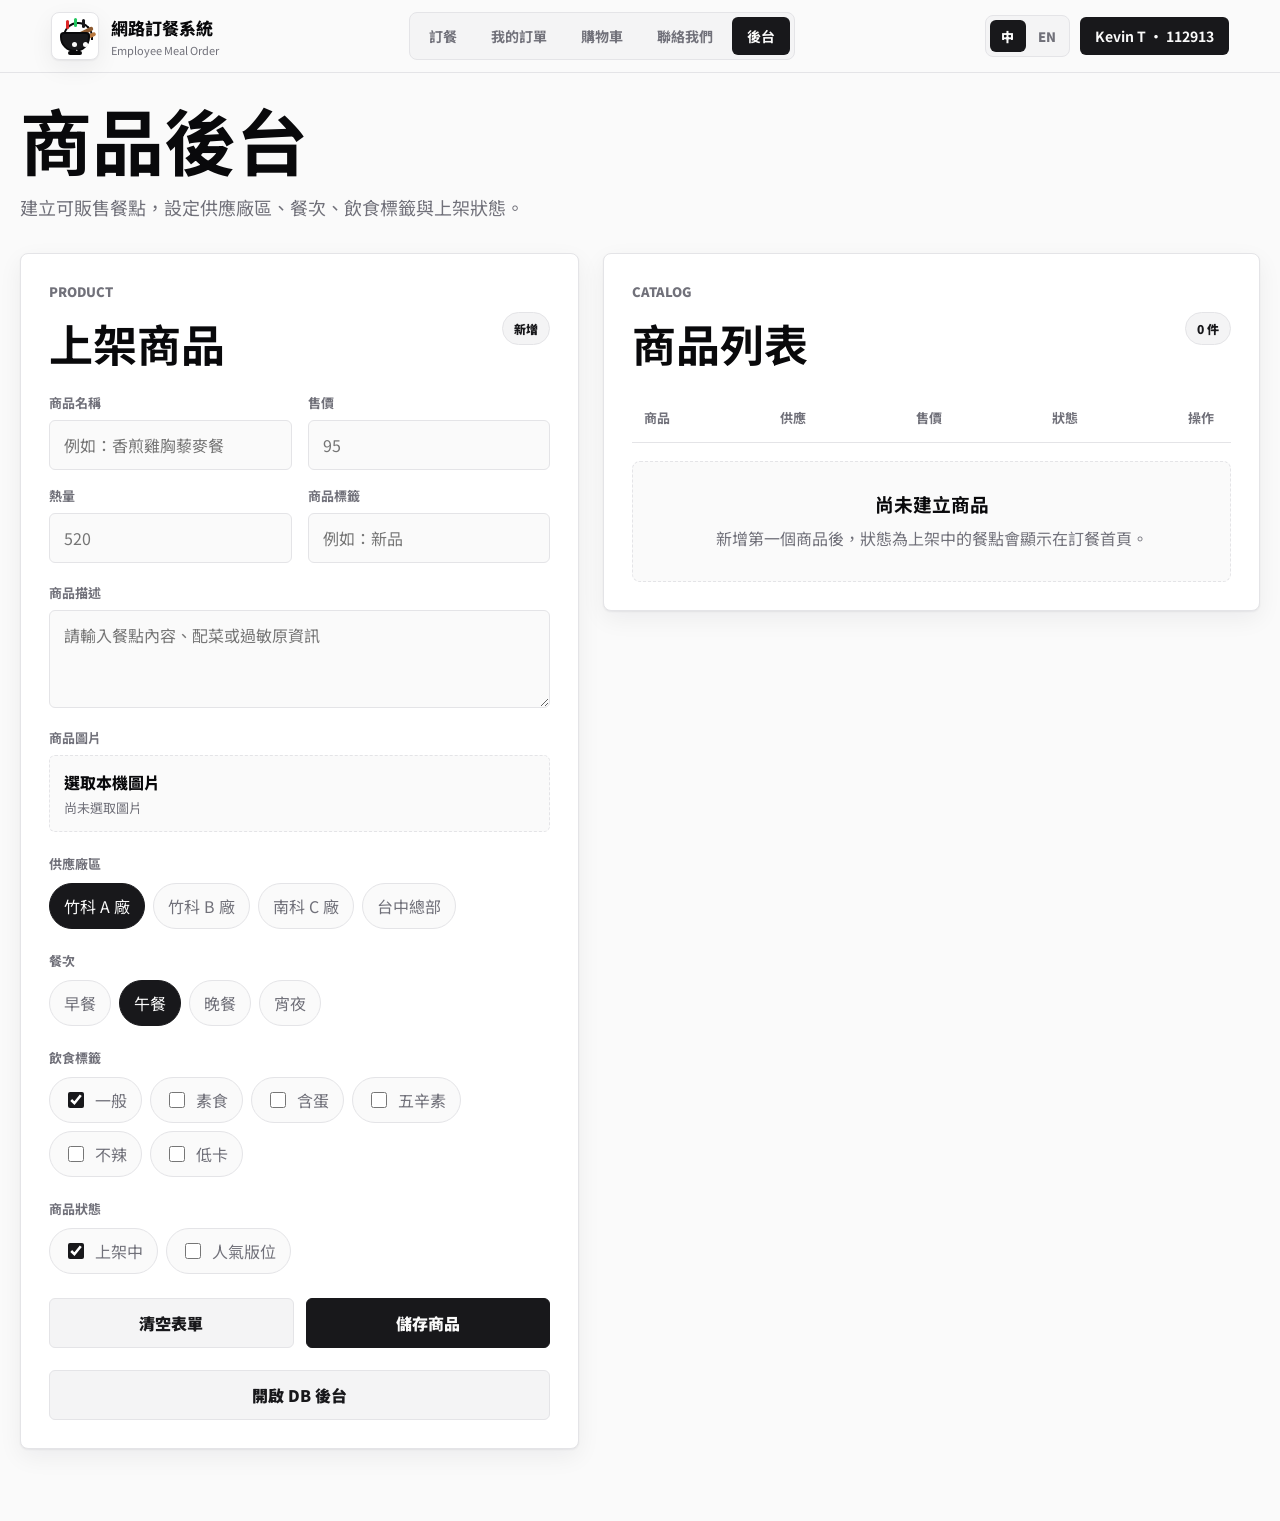
==== admin.html @ 267a1765 "Add product image crop selection" ====
<!DOCTYPE html>
<html lang="zh-Hant">
<head>
  <meta charset="UTF-8">
  <meta name="viewport" content="width=device-width, initial-scale=1.0">
  <title>商品後台 | 網路訂餐系統</title>
  <link rel="preconnect" href="https://fonts.googleapis.com">
  <link rel="preconnect" href="https://fonts.gstatic.com" crossorigin>
  <link href="https://fonts.googleapis.com/css2?family=Noto+Sans+TC:wght@400;500;700;900&display=swap" rel="stylesheet">
  <link rel="stylesheet" href="styles.css">
  <script src="i18n.js" defer></script>
  <script src="product-db.js" defer></script>
  <script src="admin.js" defer></script>
</head>
<body>
  <header class="topbar">
    <a class="brand" href="index.html">
      <span class="brand-mark" aria-hidden="true">
        <span class="logo-steam"></span>
        <span class="logo-chopstick"></span>
        <span class="logo-bowl">
          <span class="logo-face"></span>
        </span>
      </span>
      <span>
        <strong>網路訂餐系統</strong>
        <small>Employee Meal Order</small>
      </span>
    </a>
    <nav class="main-nav" aria-label="主要導覽">
      <a href="index.html">訂餐</a>
      <a href="orders.html">我的訂單</a>
      <a href="cart.html">購物車</a>
      <a href="contact.html">聯絡我們</a>
      <a class="active" href="admin.html">後台</a>
    </nav>
    <div class="top-actions">
      <nav class="language-switch" aria-label="語系切換">
        <a class="active" href="admin.html" lang="zh-Hant">中</a>
        <a href="admin.html?lang=en" lang="en">EN</a>
      </nav>
      <a class="profile-pill" href="cart.html">Kevin T · 112913</a>
    </div>
  </header>

  <main class="admin-main">
    <section class="page-title">
      <h1>商品後台</h1>
      <p>建立可販售餐點，設定供應廠區、餐次、飲食標籤與上架狀態。</p>
    </section>

    <section class="admin-page">
      <form class="admin-card" id="product-form">
        <div class="section-heading compact">
          <div>
            <p class="eyebrow">Product</p>
            <h2>上架商品</h2>
          </div>
          <span class="status-dot" id="form-mode">新增</span>
        </div>

        <input id="product-id" type="hidden">

        <div class="field-grid">
          <label class="field">
            <span>商品名稱</span>
            <input id="product-name" type="text" required placeholder="例如：香煎雞胸藜麥餐">
          </label>
          <label class="field">
            <span>售價</span>
            <input id="product-price" type="number" min="0" step="1" required placeholder="95">
          </label>
          <label class="field">
            <span>熱量</span>
            <input id="product-calories" type="number" min="0" step="1" required placeholder="520">
          </label>
          <label class="field">
            <span>商品標籤</span>
            <input id="product-tag" type="text" required placeholder="例如：新品">
          </label>
        </div>

        <label class="field note-field">
          <span>商品描述</span>
          <textarea id="product-description" rows="3" required placeholder="請輸入餐點內容、配菜或過敏原資訊"></textarea>
        </label>

        <div class="field note-field">
          <span>商品圖片</span>
          <label class="upload-field" for="product-image-file">
            <input id="product-image-file" type="file" accept="image/*">
            <strong>選取本機圖片</strong>
            <small id="upload-file-name">尚未選取圖片</small>
          </label>
          <input id="product-image-data" type="hidden">
          <div class="image-cropper" id="image-cropper" hidden>
            <div class="crop-stage" id="crop-stage">
              <img id="crop-image" alt="商品圖片裁切">
              <div class="crop-box" id="crop-box" aria-label="拖曳調整訂餐列表顯示範圍"></div>
            </div>
            <small>拖曳框線選擇訂餐列表會顯示的範圍。</small>
          </div>
          <div class="upload-preview" id="image-preview" hidden></div>
        </div>

        <div class="admin-options">
          <div class="choice-block">
            <span class="choice-label">供應廠區</span>
            <div class="chip-row">
              <input id="admin-site-a" name="site" type="radio" value="site-a" checked>
              <label for="admin-site-a">竹科 A 廠</label>
              <input id="admin-site-b" name="site" type="radio" value="site-b">
              <label for="admin-site-b">竹科 B 廠</label>
              <input id="admin-site-south" name="site" type="radio" value="site-south">
              <label for="admin-site-south">南科 C 廠</label>
              <input id="admin-site-taichung" name="site" type="radio" value="site-taichung">
              <label for="admin-site-taichung">台中總部</label>
            </div>
          </div>

          <div class="choice-block">
            <span class="choice-label">餐次</span>
            <div class="segmented">
              <input id="admin-breakfast" name="meal" type="radio" value="meal-breakfast">
              <label for="admin-breakfast">早餐</label>
              <input id="admin-lunch" name="meal" type="radio" value="meal-lunch" checked>
              <label for="admin-lunch">午餐</label>
              <input id="admin-dinner" name="meal" type="radio" value="meal-dinner">
              <label for="admin-dinner">晚餐</label>
              <input id="admin-night" name="meal" type="radio" value="meal-night">
              <label for="admin-night">宵夜</label>
            </div>
          </div>

          <div class="choice-block">
            <span class="choice-label">飲食標籤</span>
            <div class="admin-checks">
              <label><input name="diet" type="checkbox" value="diet-normal" checked> 一般</label>
              <label><input name="diet" type="checkbox" value="diet-vegan"> 素食</label>
              <label><input name="diet" type="checkbox" value="diet-egg"> 含蛋</label>
              <label><input name="diet" type="checkbox" value="diet-five-pungent"> 五辛素</label>
              <label><input name="diet" type="checkbox" value="diet-no-spicy"> 不辣</label>
              <label><input name="diet" type="checkbox" value="diet-low"> 低卡</label>
            </div>
          </div>

          <div class="choice-block">
            <span class="choice-label">商品狀態</span>
            <div class="admin-checks">
              <label><input id="product-active" type="checkbox" checked> 上架中</label>
              <label><input id="product-featured" type="checkbox"> 人氣版位</label>
            </div>
          </div>
        </div>

        <div class="action-row">
          <button class="secondary-button" id="reset-form" type="button">清空表單</button>
          <button class="button" type="submit">儲存商品</button>
        </div>
        <a class="secondary-button full" href="db-admin.html">開啟 DB 後台</a>
      </form>

      <section class="admin-card">
        <div class="section-heading compact">
          <div>
            <p class="eyebrow">Catalog</p>
            <h2>商品列表</h2>
          </div>
          <span class="cart-count" id="product-count">0 件</span>
        </div>

        <div class="admin-table-wrap">
          <table class="admin-table">
            <thead>
              <tr>
                <th>商品</th>
                <th>供應</th>
                <th>售價</th>
                <th>狀態</th>
                <th>操作</th>
              </tr>
            </thead>
            <tbody id="product-list"></tbody>
          </table>
        </div>

        <div class="empty-admin" id="empty-products">
          <h3>尚未建立商品</h3>
          <p>新增第一個商品後，狀態為上架中的餐點會顯示在訂餐首頁。</p>
        </div>
      </section>
    </section>
  </main>
</body>
</html>
---- styles.css ----
:root {
  --background: #fafafa;
  --foreground: #09090b;
  --card: #ffffff;
  --card-foreground: #09090b;
  --popover: #ffffff;
  --popover-foreground: #09090b;
  --primary: #18181b;
  --primary-foreground: #fafafa;
  --secondary: #f4f4f5;
  --secondary-foreground: #18181b;
  --muted-bg: #f4f4f5;
  --muted-foreground: #71717a;
  --accent: #f4f4f5;
  --accent-foreground: #18181b;
  --destructive: #dc2626;
  --destructive-foreground: #fafafa;
  --border: #e4e4e7;
  --input: #e4e4e7;
  --ring: #18181b;
  --radius: 8px;
  --success: #16a34a;
  --success-foreground: #f0fdf4;
  --warning: #f59e0b;
  --info: #2563eb;
  --ink: var(--foreground);
  --muted: var(--muted-foreground);
  --line: var(--border);
  --paper: var(--background);
  --panel: var(--card);
  --sage: #dcfce7;
  --mint: #22c55e;
  --green: var(--primary);
  --coral: var(--destructive);
  --amber: var(--warning);
  --blue: var(--info);
  --shadow: 0 1px 2px rgba(24, 24, 27, 0.06), 0 8px 24px rgba(24, 24, 27, 0.06);
}

* {
  box-sizing: border-box;
}

html {
  scroll-behavior: smooth;
}

body {
  margin: 0;
  min-width: 320px;
  color: var(--ink);
  font-family: "Noto Sans TC", system-ui, -apple-system, BlinkMacSystemFont, "Segoe UI", sans-serif;
  background: var(--background);
}

a {
  color: inherit;
  text-decoration: none;
}

button,
input,
select,
textarea {
  font: inherit;
}

.topbar {
  position: sticky;
  top: 0;
  z-index: 10;
  display: flex;
  align-items: center;
  justify-content: space-between;
  gap: 20px;
  min-height: 68px;
  padding: 12px clamp(18px, 4vw, 56px);
  background: var(--background);
  border-bottom: 1px solid var(--border);
}

.brand {
  display: inline-flex;
  align-items: center;
  gap: 12px;
  min-width: max-content;
}

.brand-mark {
  position: relative;
  display: inline-block;
  flex: 0 0 auto;
  width: 48px;
  height: 48px;
  overflow: hidden;
  background: var(--card);
  border: 1px solid var(--border);
  border-radius: var(--radius);
  box-shadow: var(--shadow);
}

.brand-mark::before {
  position: absolute;
  top: 9px;
  left: 11px;
  width: 26px;
  height: 16px;
  content: "";
  background:
    radial-gradient(circle at 28% 45%, var(--card) 0 4px, transparent 4.5px),
    radial-gradient(circle at 52% 28%, var(--card) 0 4px, transparent 4.5px),
    radial-gradient(circle at 72% 48%, var(--card) 0 4px, transparent 4.5px),
    var(--background);
  border: 2px solid var(--foreground);
  border-bottom: 0;
  border-radius: 999px 999px 8px 8px;
}

.logo-steam,
.logo-steam::before,
.logo-steam::after {
  position: absolute;
  top: 5px;
  width: 3px;
  height: 9px;
  content: "";
  background: var(--mint);
  border-radius: 999px;
}

.logo-steam {
  left: 22px;
}

.logo-steam::before {
  top: 2px;
  left: -8px;
  background: var(--destructive);
}

.logo-steam::after {
  top: 1px;
  left: 8px;
  background: var(--primary);
}

.logo-chopstick {
  position: absolute;
  top: 13px;
  right: 5px;
  width: 25px;
  height: 4px;
  background: #8e5b31;
  border-radius: 999px;
  transform: rotate(-26deg);
  transform-origin: right center;
}

.logo-chopstick::after {
  position: absolute;
  top: 6px;
  right: 0;
  width: 25px;
  height: 4px;
  content: "";
  background: #b8783f;
  border-radius: 999px;
}

.logo-bowl {
  position: absolute;
  right: 8px;
  bottom: 7px;
  left: 8px;
  height: 20px;
  background: var(--primary);
  border: 2px solid var(--foreground);
  border-radius: 4px 4px 16px 16px;
}

.logo-bowl::after {
  position: absolute;
  right: 6px;
  bottom: -5px;
  left: 6px;
  height: 4px;
  content: "";
  background: var(--foreground);
  border-radius: 999px;
}

.logo-face {
  position: absolute;
  top: 8px;
  left: 10px;
  width: 5px;
  height: 5px;
  background: var(--primary-foreground);
  border-radius: 50%;
  box-shadow: 11px 0 0 var(--primary-foreground);
}

.logo-face::after {
  position: absolute;
  top: 4px;
  left: 4px;
  width: 8px;
  height: 5px;
  content: "";
  border-bottom: 2px solid var(--primary-foreground);
  border-radius: 0 0 999px 999px;
}

.brand strong,
.brand small {
  display: block;
}

.brand strong {
  font-size: 17px;
  font-weight: 800;
  letter-spacing: 0;
}

.brand small {
  margin-top: 2px;
  color: var(--muted);
  font-size: 11px;
}

.main-nav {
  display: flex;
  align-items: center;
  justify-content: center;
  gap: 4px;
  padding: 4px;
  background: var(--muted-bg);
  border: 1px solid var(--border);
  border-radius: var(--radius);
}

.top-actions {
  display: inline-flex;
  align-items: center;
  gap: 10px;
  min-width: max-content;
}

.language-switch {
  display: inline-flex;
  align-items: center;
  gap: 3px;
  padding: 4px;
  background: var(--muted-bg);
  border: 1px solid var(--border);
  border-radius: var(--radius);
}

.language-switch a {
  display: inline-grid;
  min-width: 36px;
  min-height: 32px;
  place-items: center;
  padding: 6px 9px;
  color: var(--muted-foreground);
  font-size: 13px;
  font-weight: 900;
  border-radius: calc(var(--radius) - 2px);
}

.language-switch a:hover,
.language-switch a.active {
  color: var(--primary-foreground);
  background: var(--primary);
}

.main-nav a,
.profile-pill {
  display: inline-flex;
  align-items: center;
  gap: 8px;
  min-height: 38px;
  padding: 9px 15px;
  color: var(--muted-foreground);
  font-size: 14px;
  font-weight: 700;
  border-radius: calc(var(--radius) - 2px);
}

.main-nav a:hover,
.main-nav a.active,
.profile-pill {
  background: var(--primary);
  color: var(--primary-foreground);
}

.nav-badge {
  display: inline-grid;
  min-width: 22px;
  height: 22px;
  place-items: center;
  padding: 0 6px;
  color: var(--primary-foreground);
  font-size: 12px;
  font-weight: 900;
  line-height: 1;
  background: var(--destructive);
  border-radius: 999px;
}

.main-nav a:hover .nav-badge,
.main-nav a.active .nav-badge {
  color: var(--primary);
  background: var(--background);
}

main {
  width: min(1180px, calc(100% - 32px));
  margin: 0 auto;
  padding: 30px 0 72px;
}

.admin-main {
  width: min(1480px, calc(100% - 40px));
}

.hero {
  display: grid;
  grid-template-columns: minmax(0, 0.86fr) minmax(420px, 1fr);
  gap: 32px;
  align-items: stretch;
  min-height: 470px;
  transition: min-height 180ms ease, gap 180ms ease;
}

.hero-copy {
  position: relative;
  overflow: hidden;
  display: flex;
  flex-direction: column;
  justify-content: flex-end;
  min-height: 430px;
  padding: clamp(26px, 4vw, 44px);
  color: var(--primary-foreground);
  background:
    linear-gradient(180deg, rgba(9, 9, 11, 0.08), rgba(9, 9, 11, 0.72)),
    url("https://images.unsplash.com/photo-1543353071-10c8ba85a904?auto=format&fit=crop&w=1400&q=80") center / cover;
  border: 1px solid var(--border);
  border-radius: var(--radius);
  box-shadow: var(--shadow);
}

.hero-copy::before {
  content: "";
  position: absolute;
  inset: 20px;
  border: 1px solid rgba(255, 255, 255, 0.22);
  border-radius: 6px;
  pointer-events: none;
}

.eyebrow {
  margin: 0 0 10px;
  color: var(--muted-foreground);
  font-size: 13px;
  font-weight: 900;
  text-transform: uppercase;
}

.hero .eyebrow {
  position: relative;
  color: rgba(255, 255, 255, 0.96);
  font-weight: 100;
}

.hero h1 {
  position: relative;
  max-width: 640px;
  margin: 0;
  font-size: clamp(38px, 6vw, 68px);
  line-height: 0.95;
  letter-spacing: 0;
}

.hero-text {
  position: relative;
  max-width: 480px;
  margin: 16px 0 0;
  color: rgba(255, 255, 255, 0.86);
  font-size: 18px;
  line-height: 1.8;
}

.order-panel {
  transition: opacity 180ms ease, transform 180ms ease, box-shadow 180ms ease;
}

body:not(.filters-condensed) .order-panel {
  transform: translateY(0);
}

.filters-condensed .order-panel {
  position: fixed;
  top: var(--sticky-filter-top, 80px);
  left: 0;
  z-index: 20;
  display: grid;
  grid-template-columns: repeat(5, minmax(0, 1fr));
  align-items: start;
  gap: 10px;
  width: 100%;
  max-height: calc(100vh - var(--sticky-filter-top, 80px) - 16px);
  padding: 12px max(16px, calc((100vw - 1180px) / 2));
  overflow-y: auto;
  background: #f4f4f5;
  border-color: #e4e4e7;
  border-right: 0;
  border-left: 0;
  border-radius: 0;
  box-shadow: 0 10px 24px rgba(24, 24, 27, 0.08);
  transform: translateY(0);
  animation: sticky-filter-in 180ms ease both;
}

@keyframes sticky-filter-in {
  from {
    opacity: 0;
    transform: translateY(-8px);
  }

  to {
    opacity: 1;
    transform: translateY(0);
  }
}

.filters-condensed .hero {
  min-height: auto;
}

.filters-condensed .panel-header {
  display: none;
}

.filters-condensed .field-grid {
  display: contents;
}

.filters-condensed .field {
  gap: 4px;
  min-width: 0;
}

.filters-condensed .field span,
.filters-condensed .choice-label {
  font-size: 11px;
}

.filters-condensed .field input,
.filters-condensed .field select {
  width: 100%;
  min-height: 38px;
  padding-top: 8px;
  padding-bottom: 8px;
}

.filters-condensed .choice-block {
  gap: 6px;
  margin-top: 0;
}

.filters-condensed .order-panel > .choice-block {
  display: grid;
  grid-template-columns: 1fr;
  align-items: start;
  justify-content: stretch;
  min-width: 0;
}

.filters-condensed .choice-label {
  white-space: nowrap;
}

.filters-condensed .segmented,
.filters-condensed .chip-row {
  gap: 6px;
}

.filters-condensed .segmented input:not(:checked) + label,
.filters-condensed .chip-row input:not(:checked) + label {
  display: none;
}

.filters-condensed .segmented label,
.filters-condensed .chip-row label {
  width: 100%;
  min-height: 34px;
  padding: 7px 10px;
  font-size: 13px;
  text-align: center;
}

.filters-condensed .menu-section {
  padding-top: var(--condensed-filter-offset, 0);
}

.order-panel,
.cart-card,
.checkout-card,
.admin-card {
  padding: clamp(20px, 3vw, 28px);
  background: var(--card);
  border: 1px solid var(--border);
  border-radius: var(--radius);
  box-shadow: var(--shadow);
}

.panel-header,
.section-heading,
.meal-meta,
.meal-footer,
.cart-item,
.price-list div,
.pickup-summary div {
  display: flex;
  align-items: center;
  justify-content: space-between;
  gap: 16px;
}

.panel-header {
  margin-bottom: 24px;
  padding-bottom: 18px;
  border-bottom: 1px solid var(--line);
}

.panel-header span {
  font-size: 22px;
  font-weight: 900;
}

.panel-header strong,
.cart-count,
.status-dot {
  padding: 7px 11px;
  color: var(--secondary-foreground);
  font-size: 12px;
  font-weight: 900;
  background: var(--secondary);
  border: 1px solid var(--border);
  border-radius: 999px;
}

.field-grid {
  display: grid;
  grid-template-columns: repeat(2, minmax(0, 1fr));
  gap: 16px;
}

.field {
  display: grid;
  gap: 8px;
}

.field span,
.choice-label,
.sort-control span,
.pickup-summary span {
  color: var(--muted);
  font-size: 13px;
  font-weight: 700;
}

.field input,
.field textarea,
.sort-control select {
  width: 100%;
  min-height: 48px;
  padding: 12px 14px;
  color: var(--ink);
  background: var(--background);
  border: 1px solid var(--input);
  border-radius: calc(var(--radius) - 2px);
  outline: none;
}

.field select,
.sort-control select {
  appearance: none;
  width: 100%;
  min-height: 48px;
  padding: 12px 42px 12px 14px;
  color: var(--ink);
  background:
    url("data:image/svg+xml,%3Csvg xmlns='http://www.w3.org/2000/svg' width='18' height='18' viewBox='0 0 24 24' fill='none' stroke='%2371717a' stroke-width='2.4' stroke-linecap='round' stroke-linejoin='round'%3E%3Cpath d='m6 9 6 6 6-6'/%3E%3C/svg%3E") right 14px center / 18px no-repeat,
    var(--background);
  border: 1px solid var(--input);
  border-radius: calc(var(--radius) - 2px);
  outline: none;
}

.field textarea {
  resize: vertical;
}

.field input:focus,
.field select:focus,
.field textarea:focus,
.sort-control select:focus {
  border-color: var(--ring);
  box-shadow: 0 0 0 3px rgba(24, 24, 27, 0.12);
}

.choice-block {
  display: grid;
  gap: 10px;
  margin-top: 22px;
}

.segmented,
.chip-row {
  display: flex;
  flex-wrap: wrap;
  gap: 8px;
}

.segmented input,
.chip-row input {
  position: absolute;
  inline-size: 1px;
  block-size: 1px;
  opacity: 0;
}

.segmented label,
.chip-row label {
  min-height: 42px;
  padding: 10px 14px;
  color: var(--muted-foreground);
  background: var(--background);
  border: 1px solid var(--border);
  border-radius: 999px;
  cursor: pointer;
}

.segmented label,
.chip-row label {
  font-weight: 400;
}

.segmented input:checked + label,
.chip-row input:checked + label {
  color: var(--primary-foreground);
  background: var(--primary);
  border-color: var(--primary);
}

.meal-body p,
.cart-item p {
  margin: 8px 0 0;
  color: var(--muted);
  line-height: 1.6;
}

.section-heading {
  margin-bottom: 22px;
}

.menu-section {
  margin-top: 24px;
}

.section-heading.compact {
  margin-bottom: 18px;
}

.section-heading h2 {
  margin: 0;
  font-size: clamp(28px, 4vw, 44px);
  letter-spacing: 0;
}

.sort-control {
  display: grid;
  gap: 8px;
  width: min(220px, 100%);
}

.result-hint {
  margin: -8px 0 22px;
  color: var(--muted);
  font-weight: 700;
}

.menu-grid {
  display: grid;
  grid-template-columns: repeat(4, minmax(0, 1fr));
  gap: 18px;
  padding: 2px 0 10px;
}

body:has(#site-b:checked) .meal-card:not(.site-b),
body:has(#site-south:checked) .meal-card:not(.site-south),
body:has(#site-taichung:checked) .meal-card:not(.site-taichung),
body:has(#site-a:checked) .meal-card:not(.site-a),
body:has(#breakfast:checked) .meal-card:not(.meal-breakfast),
body:has(#lunch:checked) .meal-card:not(.meal-lunch),
body:has(#dinner:checked) .meal-card:not(.meal-dinner),
body:has(#night:checked) .meal-card:not(.meal-night),
body:has(#normal:checked) .meal-card:not(.diet-normal),
body:has(#vegan:checked) .meal-card:not(.diet-vegan),
body:has(#egg:checked) .meal-card:not(.diet-egg),
body:has(#five-pungent:checked) .meal-card:not(.diet-five-pungent),
body:has(#no-spicy:checked) .meal-card:not(.diet-no-spicy),
body:has(#low-cal:checked) .meal-card:not(.diet-low) {
  display: none;
}

.empty-state {
  display: none;
  grid-column: 1 / -1;
  min-height: 320px;
  place-items: center;
  padding: 42px 24px;
  text-align: center;
  background: var(--card);
  border: 1px dashed var(--border);
  border-radius: var(--radius);
}

body:has(#site-south:checked):has(#breakfast:checked):has(#vegan:checked) .empty-state,
body:has(#site-south:checked):has(#breakfast:checked):has(#low-cal:checked) .empty-state,
body:has(#site-south:checked):has(#dinner:checked):has(#vegan:checked) .empty-state,
body:has(#site-south:checked):has(#dinner:checked):has(#low-cal:checked) .empty-state,
body:has(#site-taichung:checked):has(#lunch:checked):has(#vegan:checked) .empty-state,
body:has(#site-taichung:checked):has(#lunch:checked):has(#low-cal:checked) .empty-state {
  display: grid;
}

.empty-illustration {
  position: relative;
  width: 150px;
  height: 116px;
  margin-bottom: 20px;
}

.empty-cloche {
  position: absolute;
  left: 26px;
  bottom: 30px;
  width: 98px;
  height: 58px;
  background: linear-gradient(135deg, var(--background), var(--secondary));
  border: 3px solid var(--primary);
  border-bottom: 0;
  border-radius: 98px 98px 0 0;
  box-shadow: var(--shadow);
}

.empty-cloche::before {
  content: "";
  position: absolute;
  top: -18px;
  left: 50%;
  width: 22px;
  height: 22px;
  background: var(--destructive);
  border: 3px solid var(--primary);
  border-radius: 50%;
  transform: translateX(-50%);
}

.empty-cloche::after {
  content: "";
  position: absolute;
  top: 18px;
  left: 22px;
  width: 32px;
  height: 6px;
  background: rgba(255, 255, 255, 0.82);
  border-radius: 999px;
}

.empty-plate {
  position: absolute;
  left: 10px;
  bottom: 18px;
  width: 130px;
  height: 18px;
  background: var(--card);
  border: 3px solid var(--primary);
  border-radius: 999px;
}

.empty-plate::after {
  content: "";
  position: absolute;
  left: 22px;
  right: 22px;
  bottom: -18px;
  height: 8px;
  background: rgba(24, 24, 27, 0.12);
  border-radius: 999px;
  filter: blur(2px);
}

.empty-state h3 {
  margin: 0;
  font-size: 24px;
}

.empty-state p {
  max-width: 420px;
  margin: 10px auto 0;
  color: var(--muted);
  line-height: 1.7;
}

.meal-card {
  overflow: hidden;
  display: flex;
  flex-direction: column;
  background: var(--panel);
  border: 1px solid var(--border);
  border-radius: var(--radius);
  box-shadow: var(--shadow);
}

.meal-card.featured {
  grid-column: span 2;
}

.meal-photo {
  min-height: 190px;
  background-size: cover;
  background-position: center;
}

.bowl-one {
  background-image: url("https://images.unsplash.com/photo-1604908176997-125f25cc6f3d?auto=format&fit=crop&w=900&q=80");
}

.bowl-two {
  background-image: url("https://images.unsplash.com/photo-1512621776951-a57141f2eefd?auto=format&fit=crop&w=900&q=80");
}

.bowl-three {
  background-image: url("https://images.unsplash.com/photo-1505253716362-afaea1d3d1af?auto=format&fit=crop&w=900&q=80");
}

.bowl-four {
  background-image: url("https://images.unsplash.com/photo-1525755662778-989d0524087e?auto=format&fit=crop&w=900&q=80");
}

.bowl-five {
  background-image: url("https://images.unsplash.com/photo-1525351484163-7529414344d8?auto=format&fit=crop&w=900&q=80");
}

.bowl-six {
  background-image: url("https://images.unsplash.com/photo-1546069901-ba9599a7e63c?auto=format&fit=crop&w=900&q=80");
}

.bowl-seven {
  background-image: url("https://images.unsplash.com/photo-1540420773420-3366772f4999?auto=format&fit=crop&w=900&q=80");
}

.bowl-eight {
  background-image: url("https://images.unsplash.com/photo-1498654896293-37aacf113fd9?auto=format&fit=crop&w=900&q=80");
}

.bowl-nine {
  background-image: url("https://images.unsplash.com/photo-1598515214211-89d3c73ae83b?auto=format&fit=crop&w=900&q=80");
}

.bowl-ten {
  background-image: url("https://images.unsplash.com/photo-1517673400267-0251440c45dc?auto=format&fit=crop&w=900&q=80");
}

.bowl-eleven {
  background-image: url("https://images.unsplash.com/photo-1547592180-85f173990554?auto=format&fit=crop&w=900&q=80");
}

.bowl-twelve {
  background-image: url("https://images.unsplash.com/photo-1553909489-cd47e0907980?auto=format&fit=crop&w=900&q=80");
}

.bowl-thirteen {
  background-image: url("https://images.unsplash.com/photo-1551183053-bf91a1d81141?auto=format&fit=crop&w=900&q=80");
}

.bowl-fourteen {
  background-image: url("https://images.unsplash.com/photo-1505576399279-565b52d4ac71?auto=format&fit=crop&w=900&q=80");
}

.bowl-fifteen {
  background-image: url("https://images.unsplash.com/photo-1562158070-622a5bba5d3f?auto=format&fit=crop&w=900&q=80");
}

.bowl-sixteen {
  background-image: url("https://images.unsplash.com/photo-1603133872878-684f208fb84b?auto=format&fit=crop&w=900&q=80");
}

.bowl-seventeen {
  background-image: url("https://images.unsplash.com/photo-1484723091739-30a097e8f929?auto=format&fit=crop&w=900&q=80");
}

.bowl-eighteen {
  background-image: url("https://images.unsplash.com/photo-1625938144755-652e08e359b7?auto=format&fit=crop&w=900&q=80");
}

.bowl-nineteen {
  background-image: url("https://images.unsplash.com/photo-1476124369491-e7addf5db371?auto=format&fit=crop&w=900&q=80");
}

.bowl-twenty {
  background-image: url("https://images.unsplash.com/photo-1512058564366-18510be2db19?auto=format&fit=crop&w=900&q=80");
}

.bowl-twentyone {
  background-image: url("https://images.unsplash.com/photo-1525351484163-7529414344d8?auto=format&fit=crop&w=900&q=80");
}

.bowl-twentytwo {
  background-image: url("https://images.unsplash.com/photo-1546833999-b9f581a1996d?auto=format&fit=crop&w=900&q=80");
}

.bowl-twentythree {
  background-image: url("https://images.unsplash.com/photo-1519708227418-c8fd9a32b7a2?auto=format&fit=crop&w=900&q=80");
}

.meal-body {
  display: flex;
  flex: 1;
  flex-direction: column;
  padding: 18px;
}

.meal-meta span {
  padding: 6px 10px;
  color: var(--secondary-foreground);
  font-size: 12px;
  font-weight: 900;
  background: var(--secondary);
  border: 1px solid var(--border);
  border-radius: 999px;
}

.meal-meta small {
  color: var(--muted);
  font-weight: 800;
}

.meal-body h3 {
  margin: 16px 0 0;
  font-size: 21px;
  line-height: 1.3;
}

.meal-footer {
  margin-top: auto;
  padding-top: 18px;
}

.meal-footer strong {
  font-size: 22px;
}

.button,
.secondary-button,
.submit-button {
  display: inline-flex;
  align-items: center;
  justify-content: center;
  min-height: 44px;
  padding: 12px 16px;
  color: var(--primary-foreground);
  font-weight: 900;
  background: var(--primary);
  border: 1px solid var(--primary);
  border-radius: calc(var(--radius) - 2px);
  cursor: pointer;
}

.button:hover,
.secondary-button:hover,
.submit-button:hover {
  background: #27272a;
}

.secondary-button {
  color: var(--secondary-foreground);
  background: var(--secondary);
  border: 1px solid var(--border);
}

.secondary-button:hover {
  color: var(--secondary-foreground);
  background: #e4e4e7;
  border-color: #d4d4d8;
}

.secondary-button.full {
  width: 100%;
  margin-top: 22px;
}

.page-title {
  max-width: 760px;
  margin-bottom: 30px;
}

.page-title h1 {
  margin: 0;
  font-size: clamp(40px, 6vw, 72px);
  line-height: 1;
  letter-spacing: 0;
}

.page-title p:last-child {
  margin: 16px 0 0;
  color: var(--muted);
  font-size: 18px;
  line-height: 1.8;
}

.cart-page,
.checkout-page,
.orders-page,
.contact-page,
.admin-page {
  display: grid;
  grid-template-columns: minmax(340px, 0.9fr) minmax(0, 1.1fr);
  gap: 24px;
  align-items: start;
}

.checkout-page,
.contact-page {
  grid-template-columns: minmax(0, 1.15fr) minmax(330px, 0.85fr);
}

.orders-page {
  grid-template-columns: minmax(0, 1.15fr) minmax(330px, 0.85fr);
}

.admin-page {
  grid-template-columns: minmax(360px, 0.92fr) minmax(0, 1.08fr);
}

.db-admin-page {
  grid-template-columns: minmax(340px, 0.7fr) minmax(0, 1.3fr);
}

.summary-card {
  padding: clamp(22px, 4vw, 34px);
  background: var(--card);
  border: 1px solid var(--border);
  border-radius: var(--radius);
  box-shadow: var(--shadow);
}

.cart-item {
  padding: 16px 0;
  border-bottom: 1px solid var(--line);
}

.order-record {
  display: grid;
  grid-template-columns: auto minmax(0, 1fr) auto;
  gap: 16px;
  align-items: center;
  padding: 18px 0;
  border-bottom: 1px solid var(--line);
}

.order-record:last-child {
  border-bottom: 0;
}

.reviewable-order {
  grid-template-columns: auto minmax(0, 1fr);
  align-items: start;
}

.order-content {
  min-width: 0;
}

.order-summary-line {
  display: flex;
  align-items: flex-start;
  justify-content: space-between;
  gap: 16px;
}

.order-record p {
  margin: 6px 0 0;
  color: var(--muted);
  line-height: 1.6;
}

.order-status {
  display: grid;
  width: 48px;
  height: 48px;
  place-items: center;
  color: var(--primary-foreground);
  font-size: 13px;
  font-weight: 900;
  background: var(--primary);
  border-radius: calc(var(--radius) - 2px);
}

.order-status.muted {
  color: var(--ink);
  background: var(--secondary);
}

.active-order .order-status {
  background: var(--destructive);
}

.order-meta {
  display: grid;
  gap: 6px;
  justify-items: end;
  min-width: max-content;
}

.order-meta span {
  color: var(--muted);
  font-size: 13px;
  font-weight: 800;
}

.order-meta strong {
  color: var(--primary);
}

.rating-form {
  display: grid;
  gap: 14px;
  margin-top: 16px;
  padding: 16px;
  background: var(--secondary);
  border: 1px solid var(--border);
  border-radius: var(--radius);
}

.rating-header {
  display: flex;
  align-items: flex-start;
  justify-content: space-between;
  gap: 16px;
}

.rating-header span {
  color: var(--ink);
  font-size: 16px;
  font-weight: 900;
}

.rating-header p {
  margin: 5px 0 0;
}

.rating-header strong {
  flex: 0 0 auto;
  padding: 7px 11px;
  color: var(--blue);
  font-size: 12px;
  background: var(--card);
  border: 1px solid var(--border);
  border-radius: 999px;
}

.rating-stars {
  display: inline-flex;
  flex-direction: row-reverse;
  justify-content: flex-end;
  gap: 4px;
}

.rating-stars input {
  position: absolute;
  opacity: 0;
  pointer-events: none;
}

.rating-stars label {
  color: #c7cfc8;
  font-size: 30px;
  line-height: 1;
  cursor: pointer;
  transition: color 0.16s ease, transform 0.16s ease;
}

.rating-stars label:hover,
.rating-stars label:hover ~ label,
.rating-stars input:checked ~ label {
  color: var(--amber);
}

.rating-stars label:hover {
  transform: translateY(-1px);
}

.rating-note {
  gap: 8px;
}

.rating-message {
  min-height: 22px;
  margin: 0;
  color: var(--success);
  font-size: 14px;
  font-weight: 800;
}

.rating-submit {
  justify-self: end;
  min-width: 128px;
}

.qty {
  display: grid;
  flex: 0 0 auto;
  min-width: 28px;
  height: 34px;
  place-items: center;
  color: var(--foreground);
  font-weight: 900;
}

.quantity-control {
  display: inline-flex;
  flex: 0 0 auto;
  gap: 4px;
  align-items: center;
  padding: 3px;
  background: var(--secondary);
  border: 1px solid var(--border);
  border-radius: 999px;
}

.quantity-control button {
  display: grid;
  width: 34px;
  height: 34px;
  min-height: 34px;
  place-items: center;
  color: var(--secondary-foreground);
  font-weight: 900;
  line-height: 1;
  background: var(--card);
  border: 1px solid transparent;
  border-radius: 999px;
  cursor: pointer;
}

.quantity-control .trash-quantity {
  color: var(--destructive);
}

.quantity-control svg {
  width: 17px;
  height: 17px;
  fill: none;
  stroke: currentColor;
  stroke-linecap: round;
  stroke-linejoin: round;
  stroke-width: 2;
}

.quantity-control button:hover {
  background: #e4e4e7;
  border-color: #d4d4d8;
}

.cart-item-info {
  flex: 1;
  min-width: 0;
}

.cart-item-actions {
  display: grid;
  gap: 8px;
  justify-items: center;
}

.cart-line-price {
  display: block;
  font-weight: 900;
  min-width: max-content;
}

.cart-item strong {
  display: block;
}

.note-field {
  margin-top: 20px;
}

.price-list {
  display: grid;
  gap: 12px;
  margin-top: 22px;
}

.price-list div {
  color: var(--muted);
}

.price-list strong {
  color: var(--ink);
}

.price-list .total {
  margin-top: 4px;
  padding-top: 18px;
  color: var(--ink);
  border-top: 1px solid var(--line);
}

.price-list .total strong {
  color: var(--primary);
  font-size: 28px;
}

.action-row {
  display: grid;
  grid-template-columns: 1fr 1fr;
  gap: 12px;
  margin-top: 24px;
}

.button.is-disabled {
  pointer-events: none;
  opacity: 0.45;
}

.mini-list {
  display: grid;
  gap: 12px;
  padding: 18px;
  background: var(--secondary);
  border: 1px solid var(--border);
  border-radius: var(--radius);
}

.mini-list div {
  display: flex;
  justify-content: space-between;
  gap: 16px;
  padding-bottom: 12px;
  border-bottom: 1px solid var(--line);
}

.mini-list div:last-child {
  padding-bottom: 0;
  border-bottom: 0;
}

.mini-list span {
  flex: 0 0 auto;
  font-weight: 900;
}

.checkout-form {
  display: grid;
  gap: 22px;
}

.pickup-summary {
  display: grid;
  gap: 12px;
  padding: 18px;
  background: var(--secondary);
  border: 1px solid var(--border);
  border-radius: var(--radius);
}

.pickup-summary div {
  align-items: flex-start;
}

.pickup-summary strong {
  text-align: right;
}

.contact-info-list {
  display: grid;
  gap: 14px;
}

.contact-info-list div {
  display: grid;
  gap: 5px;
  padding: 16px;
  background: var(--secondary);
  border: 1px solid var(--border);
  border-radius: var(--radius);
}

.contact-info-list span {
  color: var(--muted);
  font-size: 13px;
  font-weight: 800;
}

.contact-info-list strong {
  line-height: 1.5;
}

.agree-line {
  display: flex;
  gap: 10px;
  align-items: flex-start;
  color: var(--foreground);
  font-weight: 700;
}

.agree-line input {
  width: 18px;
  height: 18px;
  margin-top: 3px;
  accent-color: var(--primary);
}

.submit-button {
  width: 100%;
  min-height: 56px;
  background: var(--primary);
}

.admin-options {
  margin-top: 2px;
}

.admin-checks {
  display: flex;
  flex-wrap: wrap;
  gap: 8px;
}

.admin-checks label {
  display: inline-flex;
  align-items: center;
  min-height: 42px;
  gap: 8px;
  padding: 10px 14px;
  color: var(--muted-foreground);
  font-weight: 400;
  background: var(--background);
  border: 1px solid var(--border);
  border-radius: 999px;
}

.admin-checks input {
  width: 16px;
  height: 16px;
  accent-color: var(--primary);
}

.db-stat-grid {
  display: grid;
  grid-template-columns: repeat(3, minmax(0, 1fr));
  gap: 10px;
  margin-bottom: 22px;
}

.db-stat-grid div {
  padding: 14px;
  background: var(--background);
  border: 1px solid var(--border);
  border-radius: calc(var(--radius) - 2px);
}

.db-stat-grid span,
.db-message {
  color: var(--muted);
  font-size: 13px;
  font-weight: 700;
}

.db-stat-grid strong {
  display: block;
  margin-top: 6px;
  font-size: 18px;
}

.file-button {
  cursor: pointer;
}

.file-button + input {
  position: absolute;
  inline-size: 1px;
  block-size: 1px;
  opacity: 0;
}

.danger-button {
  color: var(--destructive);
}

.db-message {
  min-height: 22px;
  margin: 14px 0 0;
}

.upload-field {
  display: grid;
  gap: 4px;
  min-height: 72px;
  padding: 14px;
  color: var(--ink);
  background: var(--background);
  border: 1px dashed var(--border);
  border-radius: calc(var(--radius) - 2px);
  cursor: pointer;
}

.upload-field input {
  position: absolute;
  inline-size: 1px;
  block-size: 1px;
  opacity: 0;
}

.upload-field strong {
  font-weight: 800;
}

.upload-field small {
  color: var(--muted);
  font-size: 13px;
}

.upload-preview {
  aspect-ratio: 16 / 9;
  min-height: 180px;
  margin-top: 12px;
  background-color: var(--secondary);
  background-position: center;
  background-size: cover;
  border: 1px solid var(--border);
  border-radius: calc(var(--radius) - 2px);
}

.upload-preview[hidden] {
  display: none;
}

.image-cropper {
  display: grid;
  gap: 8px;
  margin-top: 12px;
}

.image-cropper[hidden] {
  display: none;
}

.image-cropper small {
  color: var(--muted);
  font-size: 13px;
}

.crop-stage {
  position: relative;
  overflow: hidden;
  display: grid;
  min-height: 260px;
  place-items: center;
  padding: 12px;
  background:
    linear-gradient(45deg, #e4e4e7 25%, transparent 25%),
    linear-gradient(-45deg, #e4e4e7 25%, transparent 25%),
    linear-gradient(45deg, transparent 75%, #e4e4e7 75%),
    linear-gradient(-45deg, transparent 75%, #e4e4e7 75%),
    var(--secondary);
  background-position: 0 0, 0 10px, 10px -10px, -10px 0;
  background-size: 20px 20px;
  border: 1px solid var(--border);
  border-radius: calc(var(--radius) - 2px);
  touch-action: none;
}

.crop-stage img {
  display: block;
  max-width: 100%;
  max-height: 420px;
  user-select: none;
  -webkit-user-drag: none;
}

.crop-box {
  position: absolute;
  z-index: 1;
  background:
    linear-gradient(to right, transparent 33.333%, rgba(250, 250, 250, 0.8) 33.333% 33.7%, transparent 33.7% 66.333%, rgba(250, 250, 250, 0.8) 66.333% 66.7%, transparent 66.7%),
    linear-gradient(to bottom, transparent 33.333%, rgba(250, 250, 250, 0.8) 33.333% 33.7%, transparent 33.7% 66.333%, rgba(250, 250, 250, 0.8) 66.333% 66.7%, transparent 66.7%),
    rgba(255, 255, 255, 0.08);
  border: 2px solid var(--primary);
  border-radius: 6px;
  box-shadow: 0 0 0 999px rgba(9, 9, 11, 0.52);
  cursor: move;
  touch-action: none;
}

.admin-table-wrap {
  overflow-x: auto;
}

.admin-table {
  width: 100%;
  border-collapse: collapse;
  min-width: 680px;
}

.admin-table th,
.admin-table td {
  padding: 15px 12px;
  text-align: left;
  border-bottom: 1px solid var(--line);
  vertical-align: middle;
}

.admin-table th {
  color: var(--muted);
  font-size: 13px;
  font-weight: 700;
}

.admin-table td strong,
.admin-table td span {
  display: block;
}

.admin-table td span {
  margin-top: 4px;
  color: var(--muted);
  font-size: 13px;
}

.admin-product-summary {
  display: flex;
  gap: 12px;
  align-items: center;
  min-width: 220px;
}

.admin-product-thumb {
  flex: 0 0 auto;
  width: 56px;
  height: 56px;
  object-fit: cover;
  background: var(--secondary);
  border: 1px solid var(--border);
  border-radius: 8px;
}

.admin-status {
  display: inline-flex;
  width: max-content;
  padding: 6px 10px;
  color: var(--muted-foreground);
  font-size: 12px;
  font-weight: 800;
  background: var(--secondary);
  border: 1px solid var(--border);
  border-radius: 999px;
}

.admin-status.is-active {
  color: #166534;
  background: var(--sage);
  border-color: #86efac;
}

.table-actions {
  display: flex;
  flex-wrap: wrap;
  gap: 8px;
}

.table-actions button {
  min-height: 34px;
  padding: 7px 10px;
  color: var(--secondary-foreground);
  font-weight: 700;
  background: var(--secondary);
  border: 1px solid var(--border);
  border-radius: calc(var(--radius) - 2px);
  cursor: pointer;
}

.table-actions button:hover {
  background: #e4e4e7;
}

.empty-admin {
  margin-top: 18px;
  padding: 28px;
  text-align: center;
  background: var(--background);
  border: 1px dashed var(--border);
  border-radius: var(--radius);
}

.empty-admin[hidden] {
  display: none;
}

.empty-admin h3 {
  margin: 0;
}

.empty-admin p {
  margin: 8px 0 0;
  color: var(--muted);
  line-height: 1.7;
}

@media (max-width: 980px) {
  .topbar {
    align-items: flex-start;
    flex-wrap: wrap;
  }

  .main-nav {
    order: 3;
    width: 100%;
    justify-content: space-between;
  }

  .hero,
  .cart-page,
  .checkout-page,
  .orders-page,
  .contact-page,
  .admin-page {
    grid-template-columns: 1fr;
  }

  .hero-copy {
    min-height: 360px;
  }

  .menu-grid {
    grid-template-columns: repeat(2, minmax(0, 1fr));
  }

  .filters-condensed .order-panel {
    grid-template-columns: repeat(2, minmax(0, 1fr));
    align-items: stretch;
  }

  .filters-condensed .order-panel > .choice-block {
    grid-template-columns: 1fr;
  }
}

@media (max-width: 640px) {
  main {
    width: min(100% - 22px, 1180px);
    padding-top: 22px;
  }

  .topbar {
    padding: 12px;
  }

  .profile-pill {
    display: none;
  }

  .main-nav {
    overflow-x: auto;
    justify-content: flex-start;
    border-radius: 8px;
  }

  .main-nav a {
    min-width: max-content;
  }

  .hero-copy,
  .order-panel,
  .cart-card,
  .checkout-card,
  .admin-card,
  .summary-card {
    padding: 20px;
  }

  .hero-copy {
    min-height: 300px;
  }

  .filters-condensed .order-panel {
    grid-template-columns: 1fr;
  }

  .field-grid,
  .menu-grid {
    grid-template-columns: 1fr;
  }

  .meal-card.featured {
    grid-column: auto;
  }

  .section-heading,
  .panel-header,
  .order-record,
  .pickup-summary div {
    align-items: flex-start;
    flex-direction: column;
  }

  .cart-item,
  .order-record {
    gap: 10px;
  }

  .order-record {
    grid-template-columns: 1fr;
  }

  .order-summary-line,
  .rating-header {
    flex-direction: column;
  }

  .order-meta,
  .pickup-summary strong {
    justify-items: start;
    text-align: left;
  }

  .rating-submit {
    justify-self: stretch;
  }

  .sort-control {
    width: 100%;
  }

  .sort-control select {
    max-width: none;
  }

  .action-row {
    grid-template-columns: 1fr;
  }
}
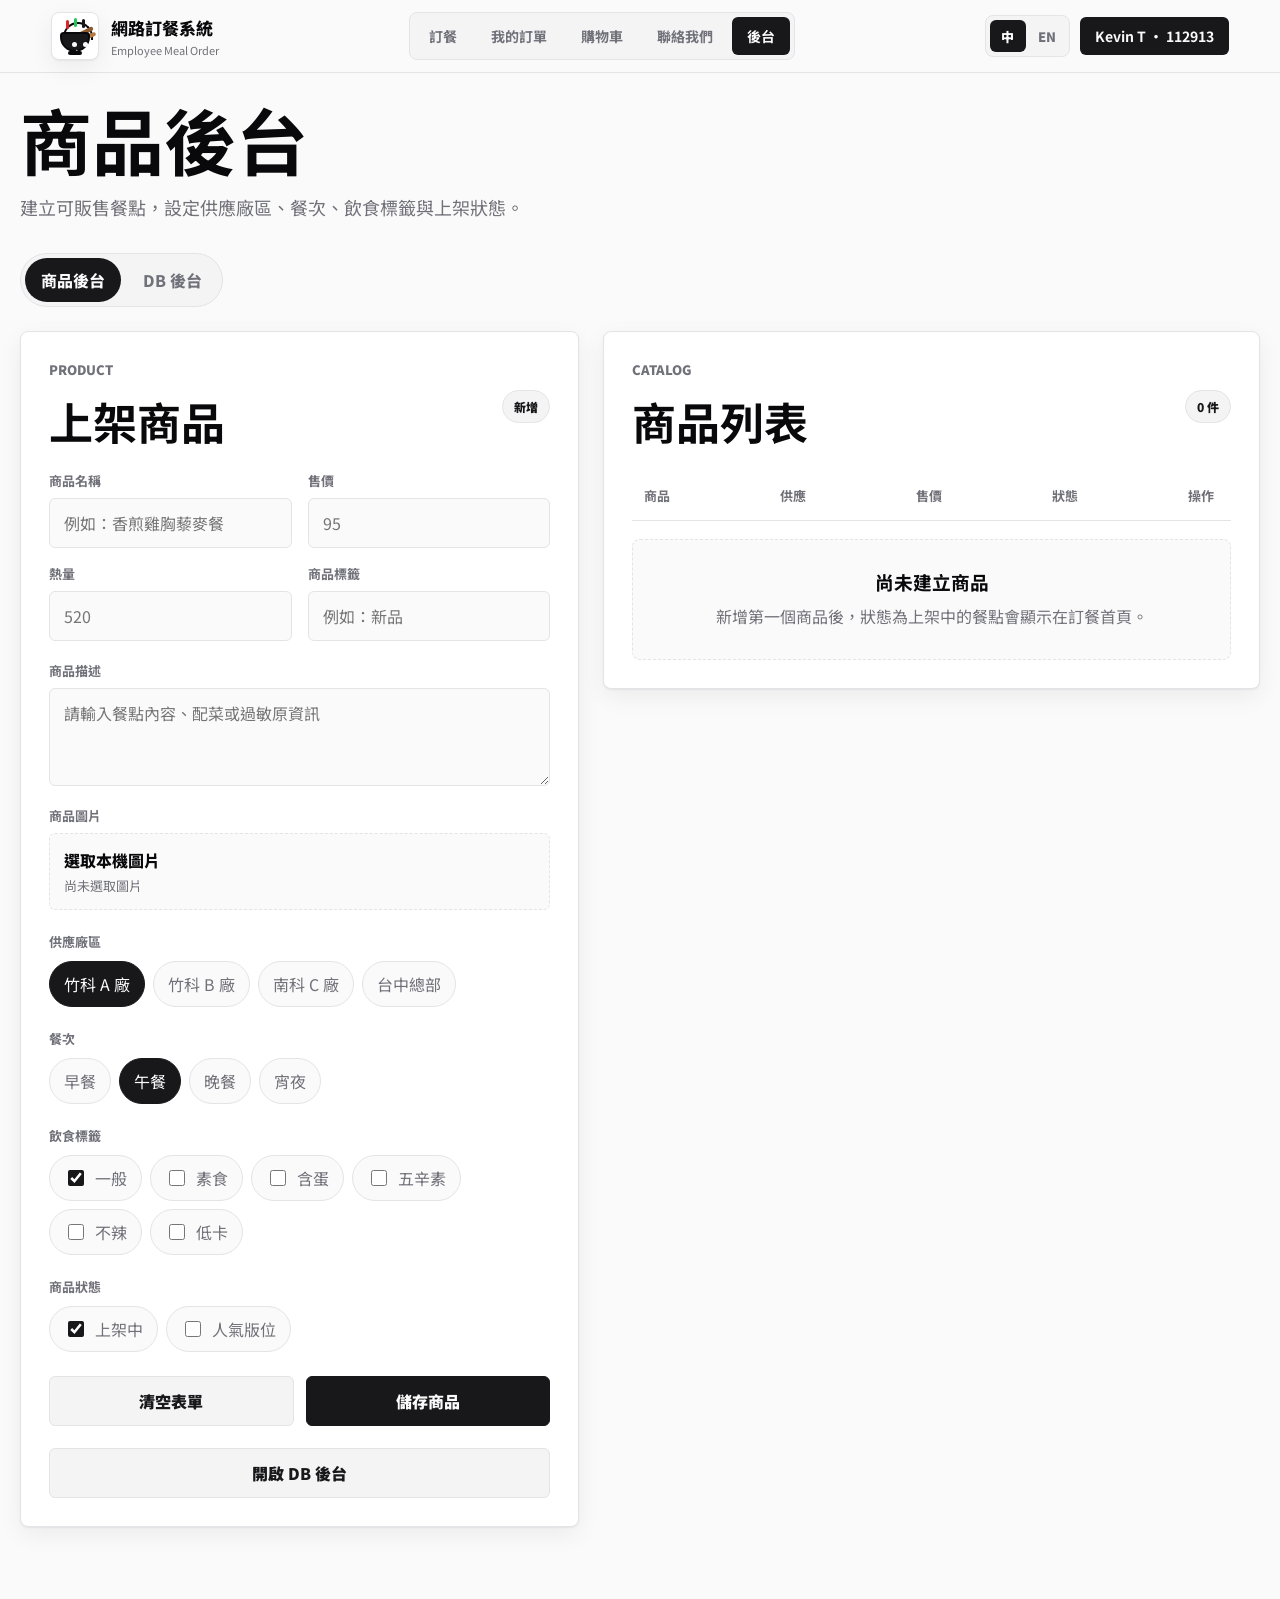
==== commit 6ff3dfee: "Add admin section tabs" ====
--- a/admin.html
+++ b/admin.html
@@ -7,9 +7,11 @@
   <link rel="preconnect" href="https://fonts.googleapis.com">
   <link rel="preconnect" href="https://fonts.gstatic.com" crossorigin>
   <link href="https://fonts.googleapis.com/css2?family=Noto+Sans+TC:wght@400;500;700;900&display=swap" rel="stylesheet">
+  <link rel="stylesheet" href="vendor/cropperjs/cropper.min.css">
   <link rel="stylesheet" href="styles.css">
   <script src="i18n.js" defer></script>
   <script src="product-db.js" defer></script>
+  <script src="vendor/cropperjs/cropper.min.js" defer></script>
   <script src="admin.js" defer></script>
 </head>
 <body>
@@ -49,6 +51,11 @@
       <p>建立可販售餐點，設定供應廠區、餐次、飲食標籤與上架狀態。</p>
     </section>
 
+    <nav class="admin-tabs" aria-label="後台切換">
+      <a class="active" href="admin.html">商品後台</a>
+      <a href="db-admin.html">DB 後台</a>
+    </nav>
+
     <section class="admin-page">
       <form class="admin-card" id="product-form">
         <div class="section-heading compact">
@@ -96,9 +103,8 @@
           <div class="image-cropper" id="image-cropper" hidden>
             <div class="crop-stage" id="crop-stage">
               <img id="crop-image" alt="商品圖片裁切">
-              <div class="crop-box" id="crop-box" aria-label="拖曳調整訂餐列表顯示範圍"></div>
-            </div>
-            <small>拖曳框線選擇訂餐列表會顯示的範圍。</small>
+            </div>
+            <small>拖曳、縮放圖片或調整框線，選擇訂餐列表會顯示的範圍。</small>
           </div>
           <div class="upload-preview" id="image-preview" hidden></div>
         </div>
--- a/vendor/cropperjs/cropper.min.css
+++ b/vendor/cropperjs/cropper.min.css
@@ -0,0 +1,9 @@
+/*!
+ * Cropper.js v1.6.2
+ * https://fengyuanchen.github.io/cropperjs
+ *
+ * Copyright 2015-present Chen Fengyuan
+ * Released under the MIT license
+ *
+ * Date: 2024-04-21T07:43:02.731Z
+ */.cropper-container{-webkit-touch-callout:none;direction:ltr;font-size:0;line-height:0;position:relative;-ms-touch-action:none;touch-action:none;-webkit-user-select:none;-moz-user-select:none;-ms-user-select:none;user-select:none}.cropper-container img{backface-visibility:hidden;display:block;height:100%;image-orientation:0deg;max-height:none!important;max-width:none!important;min-height:0!important;min-width:0!important;width:100%}.cropper-canvas,.cropper-crop-box,.cropper-drag-box,.cropper-modal,.cropper-wrap-box{bottom:0;left:0;position:absolute;right:0;top:0}.cropper-canvas,.cropper-wrap-box{overflow:hidden}.cropper-drag-box{background-color:#fff;opacity:0}.cropper-modal{background-color:#000;opacity:.5}.cropper-view-box{display:block;height:100%;outline:1px solid #39f;outline-color:rgba(51,153,255,.75);overflow:hidden;width:100%}.cropper-dashed{border:0 dashed #eee;display:block;opacity:.5;position:absolute}.cropper-dashed.dashed-h{border-bottom-width:1px;border-top-width:1px;height:33.33333%;left:0;top:33.33333%;width:100%}.cropper-dashed.dashed-v{border-left-width:1px;border-right-width:1px;height:100%;left:33.33333%;top:0;width:33.33333%}.cropper-center{display:block;height:0;left:50%;opacity:.75;position:absolute;top:50%;width:0}.cropper-center:after,.cropper-center:before{background-color:#eee;content:" ";display:block;position:absolute}.cropper-center:before{height:1px;left:-3px;top:0;width:7px}.cropper-center:after{height:7px;left:0;top:-3px;width:1px}.cropper-face,.cropper-line,.cropper-point{display:block;height:100%;opacity:.1;position:absolute;width:100%}.cropper-face{background-color:#fff;left:0;top:0}.cropper-line{background-color:#39f}.cropper-line.line-e{cursor:ew-resize;right:-3px;top:0;width:5px}.cropper-line.line-n{cursor:ns-resize;height:5px;left:0;top:-3px}.cropper-line.line-w{cursor:ew-resize;left:-3px;top:0;width:5px}.cropper-line.line-s{bottom:-3px;cursor:ns-resize;height:5px;left:0}.cropper-point{background-color:#39f;height:5px;opacity:.75;width:5px}.cropper-point.point-e{cursor:ew-resize;margin-top:-3px;right:-3px;top:50%}.cropper-point.point-n{cursor:ns-resize;left:50%;margin-left:-3px;top:-3px}.cropper-point.point-w{cursor:ew-resize;left:-3px;margin-top:-3px;top:50%}.cropper-point.point-s{bottom:-3px;cursor:s-resize;left:50%;margin-left:-3px}.cropper-point.point-ne{cursor:nesw-resize;right:-3px;top:-3px}.cropper-point.point-nw{cursor:nwse-resize;left:-3px;top:-3px}.cropper-point.point-sw{bottom:-3px;cursor:nesw-resize;left:-3px}.cropper-point.point-se{bottom:-3px;cursor:nwse-resize;height:20px;opacity:1;right:-3px;width:20px}@media (min-width:768px){.cropper-point.point-se{height:15px;width:15px}}@media (min-width:992px){.cropper-point.point-se{height:10px;width:10px}}@media (min-width:1200px){.cropper-point.point-se{height:5px;opacity:.75;width:5px}}.cropper-point.point-se:before{background-color:#39f;bottom:-50%;content:" ";display:block;height:200%;opacity:0;position:absolute;right:-50%;width:200%}.cropper-invisible{opacity:0}.cropper-bg{background-image:url("[data-uri]")}.cropper-hide{display:block;height:0;position:absolute;width:0}.cropper-hidden{display:none!important}.cropper-move{cursor:move}.cropper-crop{cursor:crosshair}.cropper-disabled .cropper-drag-box,.cropper-disabled .cropper-face,.cropper-disabled .cropper-line,.cropper-disabled .cropper-point{cursor:not-allowed}
--- a/styles.css
+++ b/styles.css
@@ -831,7 +831,7 @@
 }
 
 .meal-photo {
-  min-height: 190px;
+  aspect-ratio: 16 / 9;
   background-size: cover;
   background-position: center;
 }
@@ -1023,6 +1023,29 @@
   line-height: 1.8;
 }
 
+.admin-tabs {
+  display: inline-flex;
+  gap: 6px;
+  margin: 0 0 24px;
+  padding: 4px;
+  background: var(--secondary);
+  border: 1px solid var(--border);
+  border-radius: 999px;
+}
+
+.admin-tabs a {
+  min-height: 40px;
+  padding: 10px 16px;
+  color: var(--muted-foreground);
+  font-weight: 800;
+  border-radius: 999px;
+}
+
+.admin-tabs a.active {
+  color: var(--primary-foreground);
+  background: var(--primary);
+}
+
 .cart-page,
 .checkout-page,
 .orders-page,
@@ -1570,11 +1593,8 @@
 
 .crop-stage {
   position: relative;
-  overflow: hidden;
-  display: grid;
-  min-height: 260px;
-  place-items: center;
-  padding: 12px;
+  aspect-ratio: 16 / 9;
+  min-height: 300px;
   background:
     linear-gradient(45deg, #e4e4e7 25%, transparent 25%),
     linear-gradient(-45deg, #e4e4e7 25%, transparent 25%),
@@ -1585,29 +1605,37 @@
   background-size: 20px 20px;
   border: 1px solid var(--border);
   border-radius: calc(var(--radius) - 2px);
-  touch-action: none;
 }
 
 .crop-stage img {
   display: block;
   max-width: 100%;
-  max-height: 420px;
-  user-select: none;
-  -webkit-user-drag: none;
-}
-
-.crop-box {
-  position: absolute;
-  z-index: 1;
-  background:
-    linear-gradient(to right, transparent 33.333%, rgba(250, 250, 250, 0.8) 33.333% 33.7%, transparent 33.7% 66.333%, rgba(250, 250, 250, 0.8) 66.333% 66.7%, transparent 66.7%),
-    linear-gradient(to bottom, transparent 33.333%, rgba(250, 250, 250, 0.8) 33.333% 33.7%, transparent 33.7% 66.333%, rgba(250, 250, 250, 0.8) 66.333% 66.7%, transparent 66.7%),
-    rgba(255, 255, 255, 0.08);
-  border: 2px solid var(--primary);
-  border-radius: 6px;
-  box-shadow: 0 0 0 999px rgba(9, 9, 11, 0.52);
-  cursor: move;
-  touch-action: none;
+}
+
+.crop-stage .cropper-container {
+  min-height: 300px;
+  border-radius: calc(var(--radius) - 2px);
+}
+
+.crop-stage .cropper-view-box,
+.crop-stage .cropper-face {
+  border-radius: 4px;
+}
+
+.crop-stage .cropper-line,
+.crop-stage .cropper-point {
+  background-color: var(--primary);
+}
+
+.crop-stage .cropper-point {
+  width: 12px;
+  height: 12px;
+  opacity: 1;
+}
+
+.crop-stage .cropper-point.point-se {
+  width: 16px;
+  height: 16px;
 }
 
 .admin-table-wrap {
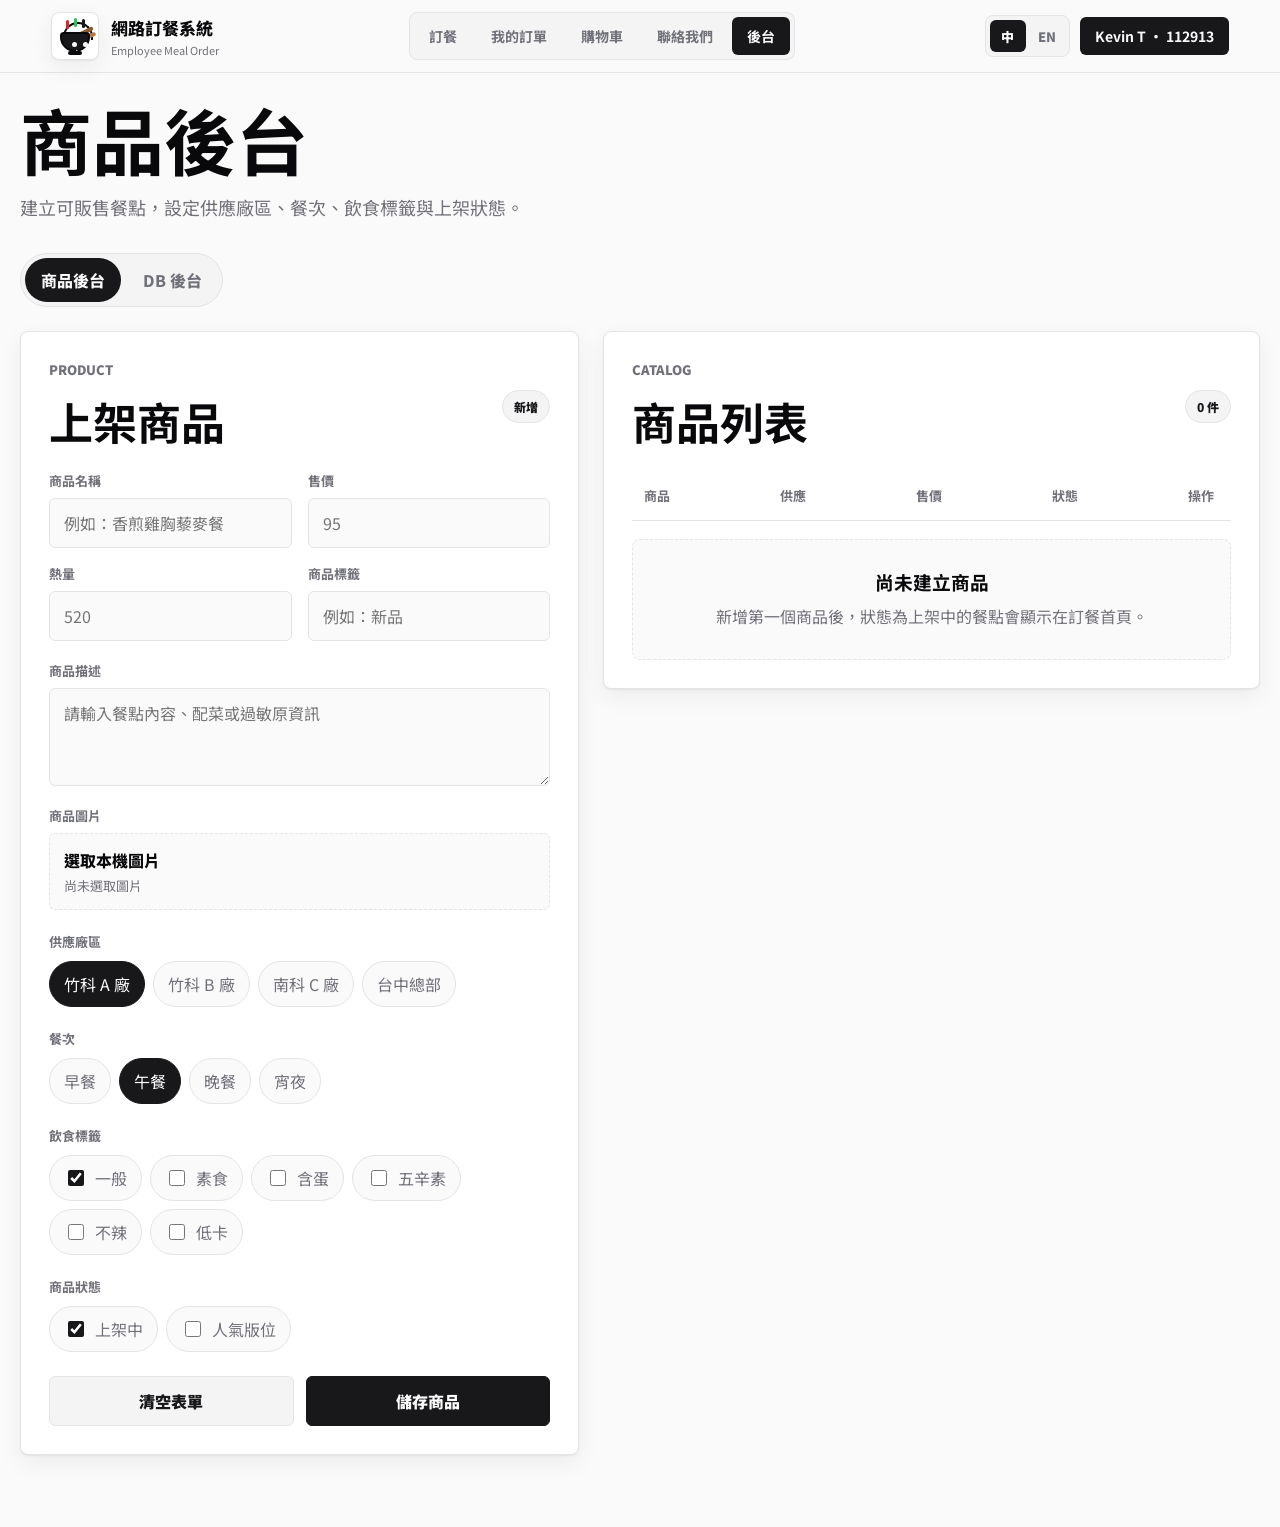
==== commit 5b8b4c96: "Remove duplicate admin navigation buttons" ====
--- a/admin.html
+++ b/admin.html
@@ -163,7 +163,6 @@
           <button class="secondary-button" id="reset-form" type="button">清空表單</button>
           <button class="button" type="submit">儲存商品</button>
         </div>
-        <a class="secondary-button full" href="db-admin.html">開啟 DB 後台</a>
       </form>
 
       <section class="admin-card">
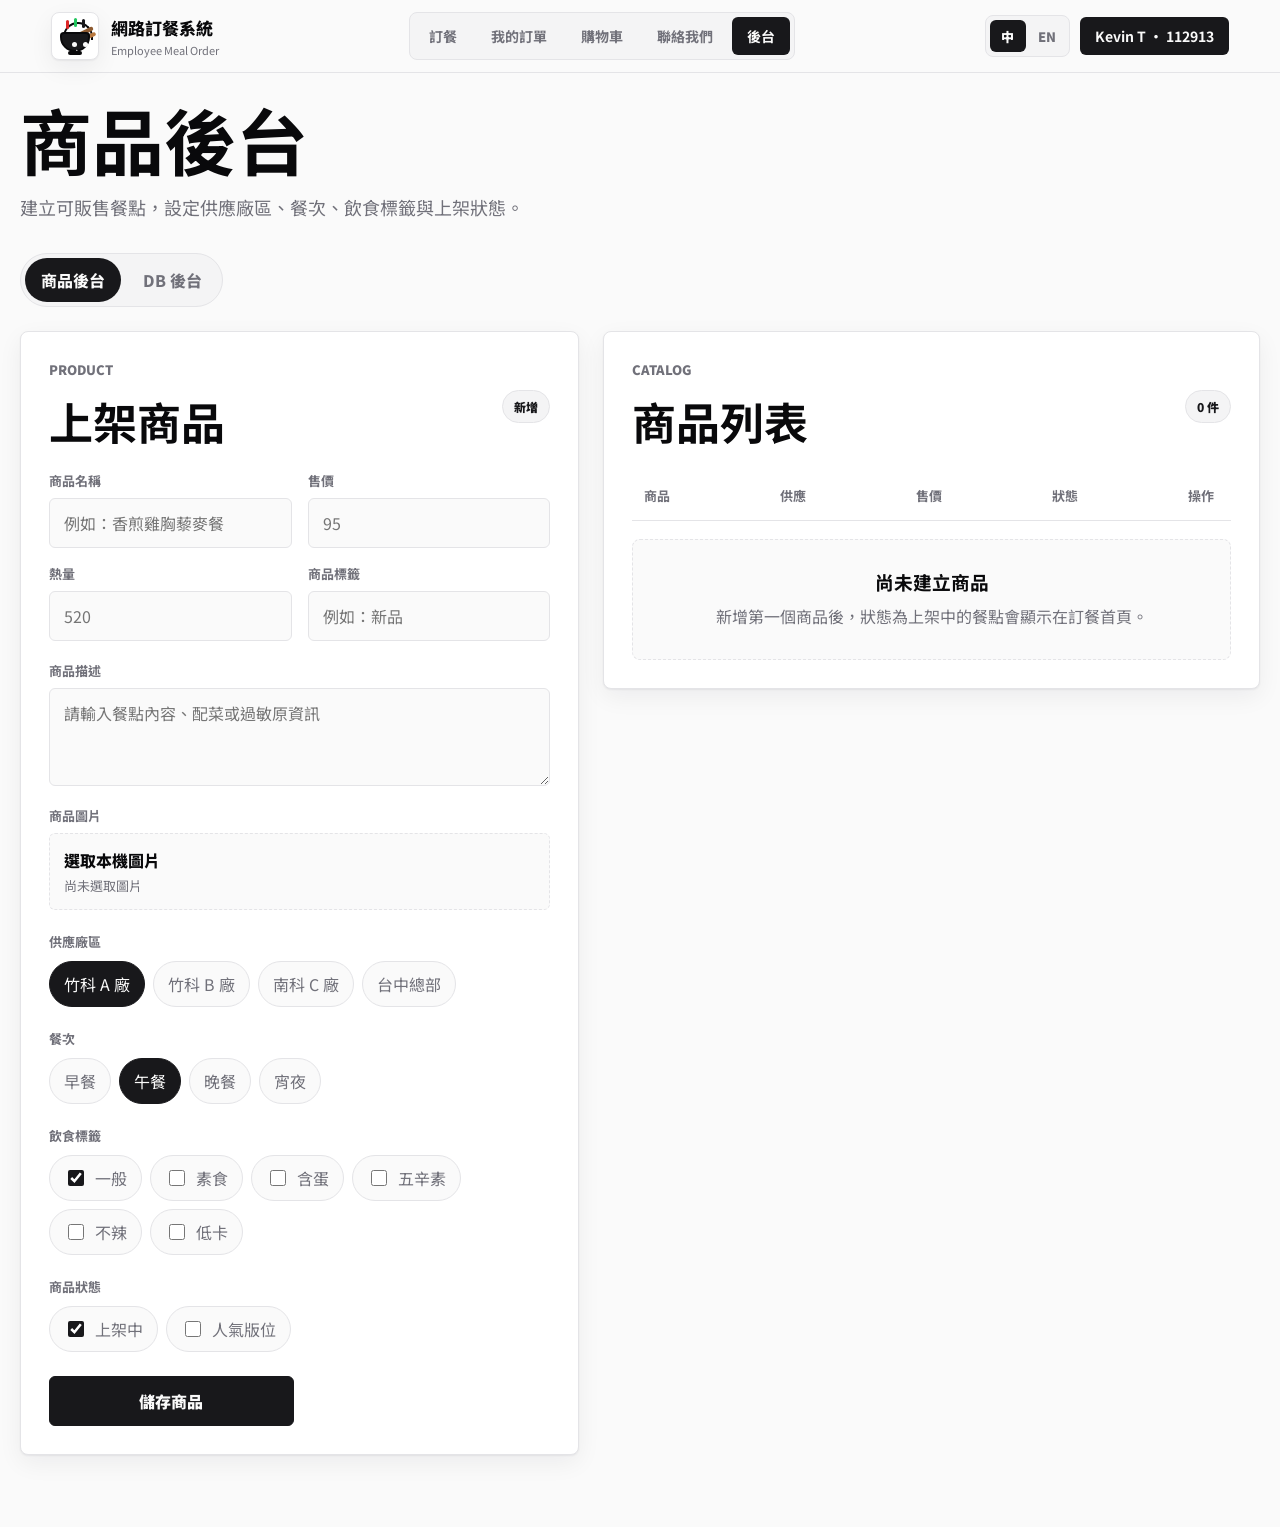
==== commit a86a6bb2: "Remove admin form reset button" ====
--- a/admin.html
+++ b/admin.html
@@ -160,7 +160,6 @@
         </div>
 
         <div class="action-row">
-          <button class="secondary-button" id="reset-form" type="button">清空表單</button>
           <button class="button" type="submit">儲存商品</button>
         </div>
       </form>
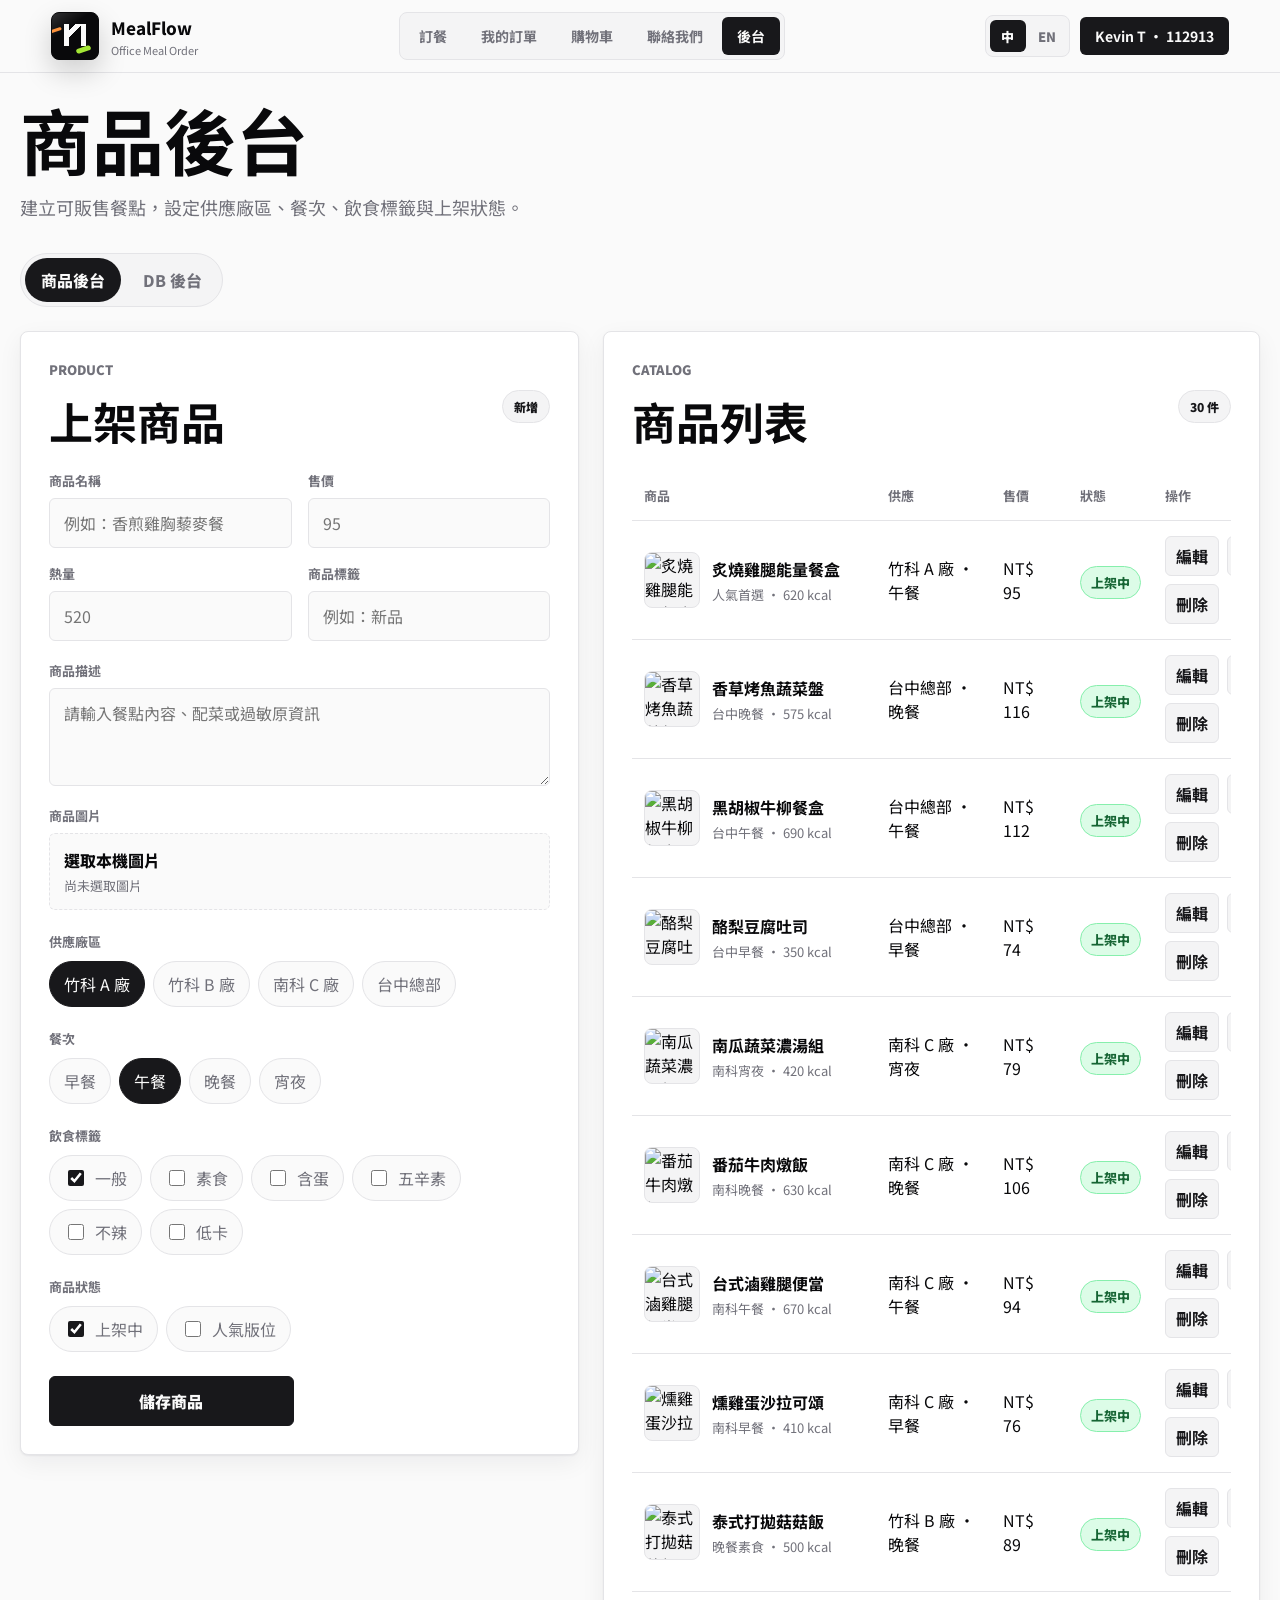
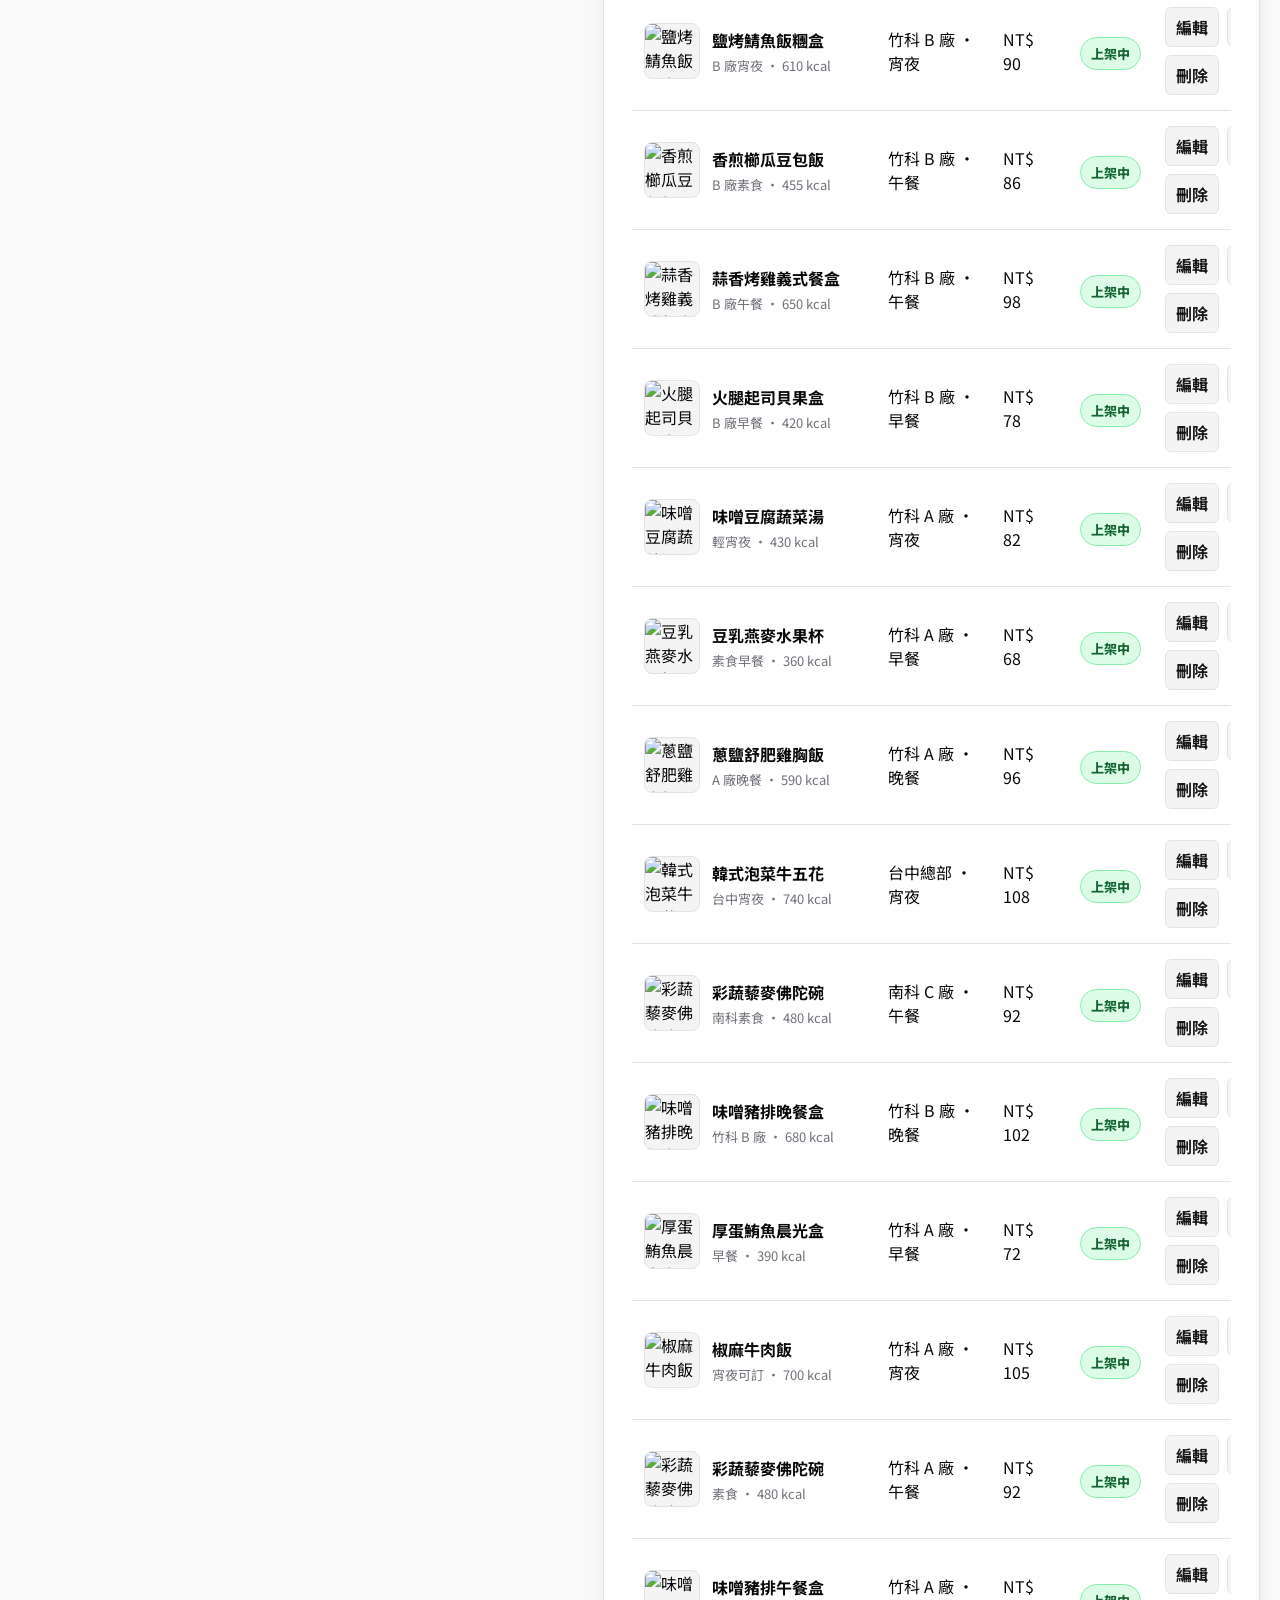
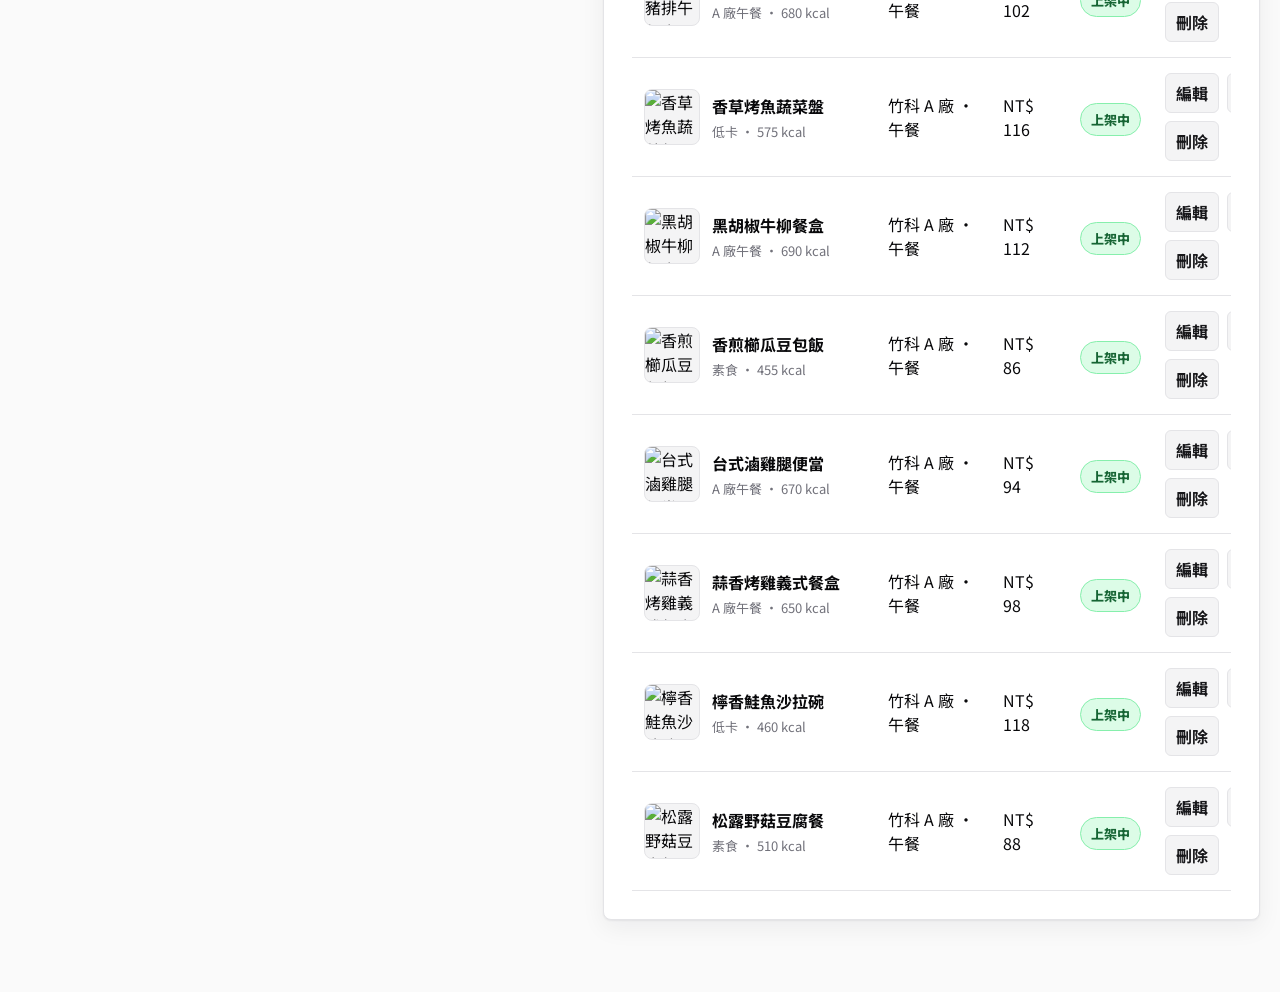
==== commit a72f5d46: "Refresh brand logo" ====
--- a/admin.html
+++ b/admin.html
@@ -17,16 +17,10 @@
 <body>
   <header class="topbar">
     <a class="brand" href="index.html">
-      <span class="brand-mark" aria-hidden="true">
-        <span class="logo-steam"></span>
-        <span class="logo-chopstick"></span>
-        <span class="logo-bowl">
-          <span class="logo-face"></span>
-        </span>
-      </span>
+      <span class="brand-mark" aria-hidden="true"></span>
       <span>
-        <strong>網路訂餐系統</strong>
-        <small>Employee Meal Order</small>
+        <strong>MealFlow</strong>
+        <small>Office Meal Order</small>
       </span>
     </a>
     <nav class="main-nav" aria-label="主要導覽">
--- a/styles.css
+++ b/styles.css
@@ -88,127 +88,56 @@
 
 .brand-mark {
   position: relative;
-  display: inline-block;
+  display: inline-grid;
+  place-items: center;
   flex: 0 0 auto;
   width: 48px;
   height: 48px;
   overflow: hidden;
-  background: var(--card);
-  border: 1px solid var(--border);
+  isolation: isolate;
+  color: #fafafa;
+  background:
+    linear-gradient(145deg, rgba(255, 255, 255, 0.16), transparent 34%),
+    #09090b;
+  border: 1px solid #09090b;
   border-radius: var(--radius);
-  box-shadow: var(--shadow);
+  box-shadow: 0 12px 28px rgba(9, 9, 11, 0.18);
 }
 
 .brand-mark::before {
   position: absolute;
-  top: 9px;
-  left: 11px;
-  width: 26px;
-  height: 16px;
+  z-index: 2;
   content: "";
+  width: 22px;
+  height: 22px;
   background:
-    radial-gradient(circle at 28% 45%, var(--card) 0 4px, transparent 4.5px),
-    radial-gradient(circle at 52% 28%, var(--card) 0 4px, transparent 4.5px),
-    radial-gradient(circle at 72% 48%, var(--card) 0 4px, transparent 4.5px),
-    var(--background);
-  border: 2px solid var(--foreground);
-  border-bottom: 0;
-  border-radius: 999px 999px 8px 8px;
-}
-
-.logo-steam,
-.logo-steam::before,
-.logo-steam::after {
+    linear-gradient(90deg, currentColor 0 5px, transparent 5px 17px, currentColor 17px),
+    linear-gradient(135deg, transparent 0 8px, currentColor 8px 13px, transparent 13px);
+  transform: translateY(-1px);
+}
+
+.brand-mark::after {
   position: absolute;
-  top: 5px;
-  width: 3px;
-  height: 9px;
   content: "";
-  background: var(--mint);
+  right: 7px;
+  bottom: 7px;
+  width: 15px;
+  height: 5px;
+  background: #a3e635;
   border-radius: 999px;
-}
-
-.logo-steam {
-  left: 22px;
-}
-
-.logo-steam::before {
-  top: 2px;
-  left: -8px;
-  background: var(--destructive);
-}
-
-.logo-steam::after {
-  top: 1px;
-  left: 8px;
-  background: var(--primary);
-}
-
-.logo-chopstick {
-  position: absolute;
-  top: 13px;
-  right: 5px;
-  width: 25px;
-  height: 4px;
-  background: #8e5b31;
-  border-radius: 999px;
-  transform: rotate(-26deg);
-  transform-origin: right center;
-}
-
-.logo-chopstick::after {
-  position: absolute;
-  top: 6px;
-  right: 0;
-  width: 25px;
-  height: 4px;
-  content: "";
-  background: #b8783f;
-  border-radius: 999px;
-}
-
-.logo-bowl {
-  position: absolute;
-  right: 8px;
-  bottom: 7px;
-  left: 8px;
-  height: 20px;
-  background: var(--primary);
-  border: 2px solid var(--foreground);
-  border-radius: 4px 4px 16px 16px;
-}
-
-.logo-bowl::after {
-  position: absolute;
-  right: 6px;
-  bottom: -5px;
-  left: 6px;
-  height: 4px;
-  content: "";
-  background: var(--foreground);
-  border-radius: 999px;
-}
-
-.logo-face {
-  position: absolute;
-  top: 8px;
-  left: 10px;
-  width: 5px;
-  height: 5px;
-  background: var(--primary-foreground);
-  border-radius: 50%;
-  box-shadow: 11px 0 0 var(--primary-foreground);
-}
-
-.logo-face::after {
-  position: absolute;
-  top: 4px;
-  left: 4px;
-  width: 8px;
-  height: 5px;
-  content: "";
-  border-bottom: 2px solid var(--primary-foreground);
-  border-radius: 0 0 999px 999px;
+  box-shadow: -21px -27px 0 -1px #fb923c;
+  transform: rotate(-18deg);
+}
+
+.brand:hover .brand-mark {
+  transform: translateY(-1px);
+  box-shadow: 0 16px 32px rgba(9, 9, 11, 0.22);
+}
+
+.brand-mark,
+.brand-mark::before,
+.brand-mark::after {
+  transition: transform 180ms ease, box-shadow 180ms ease;
 }
 
 .brand strong,
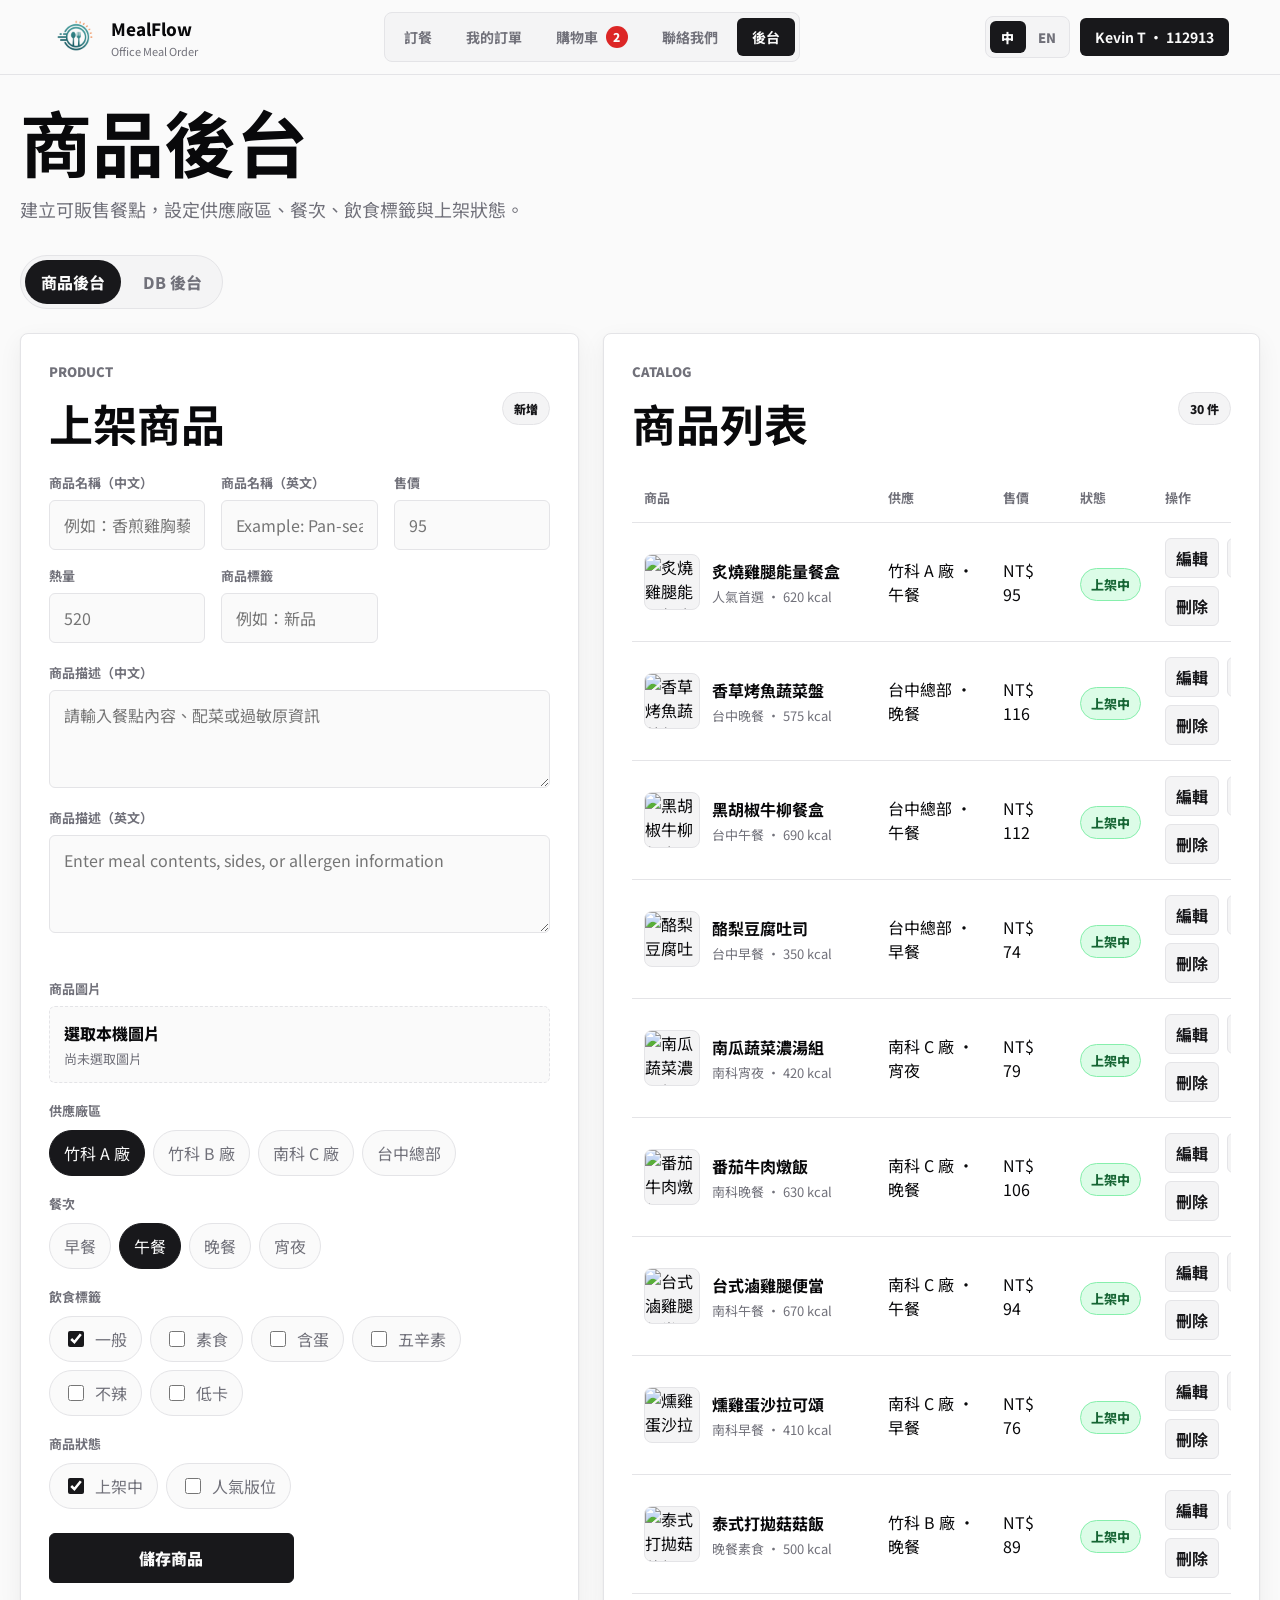
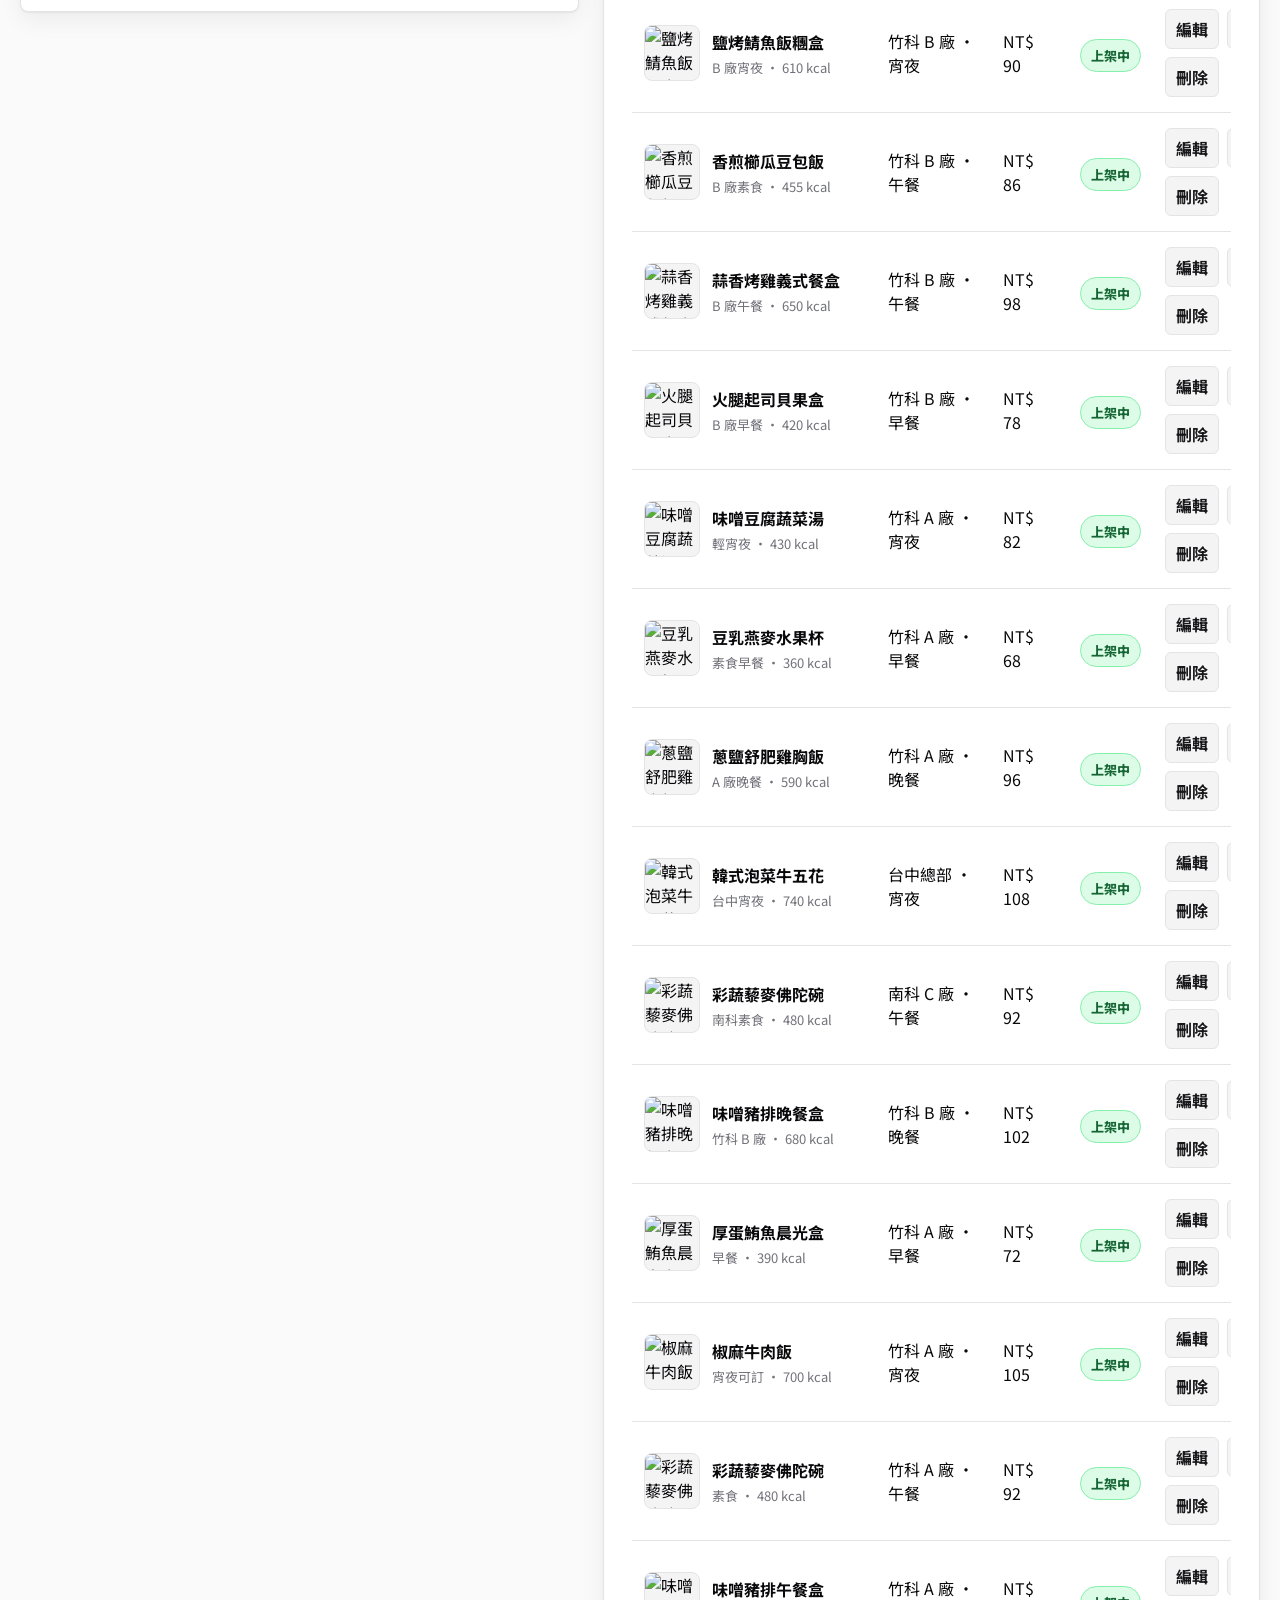
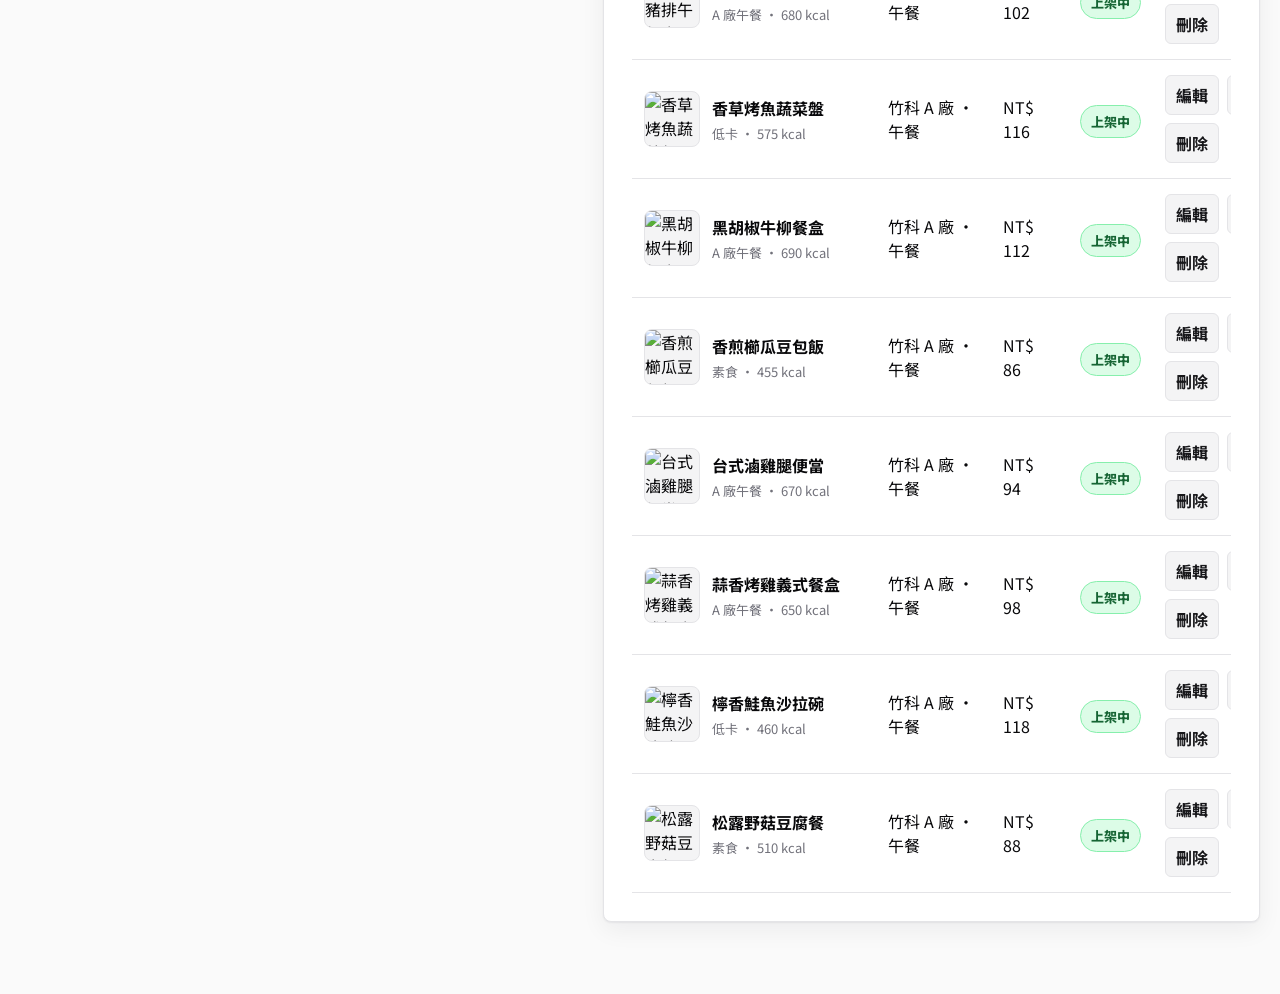
==== commit c93de4c3: "Update cart badge logo and bilingual admin" ====
--- a/admin.html
+++ b/admin.html
@@ -10,6 +10,7 @@
   <link rel="stylesheet" href="vendor/cropperjs/cropper.min.css">
   <link rel="stylesheet" href="styles.css">
   <script src="i18n.js" defer></script>
+  <script src="nav-cart.js" defer></script>
   <script src="product-db.js" defer></script>
   <script src="vendor/cropperjs/cropper.min.js" defer></script>
   <script src="admin.js" defer></script>
@@ -64,8 +65,12 @@
 
         <div class="field-grid">
           <label class="field">
-            <span>商品名稱</span>
-            <input id="product-name" type="text" required placeholder="例如：香煎雞胸藜麥餐">
+            <span>商品名稱（中文）</span>
+            <input id="product-name-zh" type="text" placeholder="例如：香煎雞胸藜麥餐">
+          </label>
+          <label class="field">
+            <span>商品名稱（英文）</span>
+            <input id="product-name-en" type="text" placeholder="Example: Pan-seared Chicken Quinoa Meal">
           </label>
           <label class="field">
             <span>售價</span>
@@ -82,8 +87,14 @@
         </div>
 
         <label class="field note-field">
-          <span>商品描述</span>
-          <textarea id="product-description" rows="3" required placeholder="請輸入餐點內容、配菜或過敏原資訊"></textarea>
+          <span>商品描述（中文）</span>
+          <textarea id="product-description-zh" rows="3" placeholder="請輸入餐點內容、配菜或過敏原資訊"></textarea>
+        </label>
+
+        <label class="field note-field">
+          <span>商品描述（英文）</span>
+          <textarea id="product-description-en" rows="3" placeholder="Enter meal contents, sides, or allergen information"></textarea>
+          <small id="translation-status" class="field-note"></small>
         </label>
 
         <div class="field note-field">
--- a/styles.css
+++ b/styles.css
@@ -95,49 +95,7 @@
   height: 48px;
   overflow: hidden;
   isolation: isolate;
-  color: #fafafa;
-  background:
-    linear-gradient(145deg, rgba(255, 255, 255, 0.16), transparent 34%),
-    #09090b;
-  border: 1px solid #09090b;
-  border-radius: var(--radius);
-  box-shadow: 0 12px 28px rgba(9, 9, 11, 0.18);
-}
-
-.brand-mark::before {
-  position: absolute;
-  z-index: 2;
-  content: "";
-  width: 22px;
-  height: 22px;
-  background:
-    linear-gradient(90deg, currentColor 0 5px, transparent 5px 17px, currentColor 17px),
-    linear-gradient(135deg, transparent 0 8px, currentColor 8px 13px, transparent 13px);
-  transform: translateY(-1px);
-}
-
-.brand-mark::after {
-  position: absolute;
-  content: "";
-  right: 7px;
-  bottom: 7px;
-  width: 15px;
-  height: 5px;
-  background: #a3e635;
-  border-radius: 999px;
-  box-shadow: -21px -27px 0 -1px #fb923c;
-  transform: rotate(-18deg);
-}
-
-.brand:hover .brand-mark {
-  transform: translateY(-1px);
-  box-shadow: 0 16px 32px rgba(9, 9, 11, 0.22);
-}
-
-.brand-mark,
-.brand-mark::before,
-.brand-mark::after {
-  transition: transform 180ms ease, box-shadow 180ms ease;
+  background: url("images/logo1.svg") center / contain no-repeat;
 }
 
 .brand strong,
@@ -239,8 +197,8 @@
 
 .main-nav a:hover .nav-badge,
 .main-nav a.active .nav-badge {
-  color: var(--primary);
-  background: var(--background);
+  color: var(--primary-foreground);
+  background: var(--destructive);
 }
 
 main {
@@ -258,7 +216,6 @@
   grid-template-columns: minmax(0, 0.86fr) minmax(420px, 1fr);
   gap: 32px;
   align-items: stretch;
-  min-height: 470px;
   transition: min-height 180ms ease, gap 180ms ease;
 }
 
@@ -268,7 +225,6 @@
   display: flex;
   flex-direction: column;
   justify-content: flex-end;
-  min-height: 430px;
   padding: clamp(26px, 4vw, 44px);
   color: var(--primary-foreground);
   background:
@@ -321,6 +277,7 @@
 }
 
 .order-panel {
+  align-self: start;
   transition: opacity 180ms ease, transform 180ms ease, box-shadow 180ms ease;
 }
 
@@ -482,7 +439,7 @@
 
 .field-grid {
   display: grid;
-  grid-template-columns: repeat(2, minmax(0, 1fr));
+  grid-template-columns: repeat(3, minmax(0, 1fr));
   gap: 16px;
 }
 
@@ -543,7 +500,7 @@
 .choice-block {
   display: grid;
   gap: 10px;
-  margin-top: 22px;
+  margin-top: 18px;
 }
 
 .segmented,
@@ -612,13 +569,13 @@
 .sort-control {
   display: grid;
   gap: 8px;
-  width: min(220px, 100%);
-}
-
-.result-hint {
-  margin: -8px 0 22px;
-  color: var(--muted);
-  font-weight: 700;
+  width: min(360px, 100%);
+}
+
+.sort-selects {
+  display: grid;
+  grid-template-columns: minmax(104px, 0.85fr) minmax(132px, 1.15fr);
+  gap: 8px;
 }
 
 .menu-grid {
@@ -628,14 +585,14 @@
   padding: 2px 0 10px;
 }
 
-body:has(#site-b:checked) .meal-card:not(.site-b),
-body:has(#site-south:checked) .meal-card:not(.site-south),
-body:has(#site-taichung:checked) .meal-card:not(.site-taichung),
-body:has(#site-a:checked) .meal-card:not(.site-a),
-body:has(#breakfast:checked) .meal-card:not(.meal-breakfast),
-body:has(#lunch:checked) .meal-card:not(.meal-lunch),
-body:has(#dinner:checked) .meal-card:not(.meal-dinner),
-body:has(#night:checked) .meal-card:not(.meal-night),
+body[data-site="site-b"] .meal-card:not(.site-b),
+body[data-site="site-south"] .meal-card:not(.site-south),
+body[data-site="site-taichung"] .meal-card:not(.site-taichung),
+body[data-site="site-a"] .meal-card:not(.site-a),
+body[data-meal="meal-breakfast"] .meal-card:not(.meal-breakfast),
+body[data-meal="meal-lunch"] .meal-card:not(.meal-lunch),
+body[data-meal="meal-dinner"] .meal-card:not(.meal-dinner),
+body[data-meal="meal-night"] .meal-card:not(.meal-night),
 body:has(#normal:checked) .meal-card:not(.diet-normal),
 body:has(#vegan:checked) .meal-card:not(.diet-vegan),
 body:has(#egg:checked) .meal-card:not(.diet-egg),
@@ -657,12 +614,12 @@
   border-radius: var(--radius);
 }
 
-body:has(#site-south:checked):has(#breakfast:checked):has(#vegan:checked) .empty-state,
-body:has(#site-south:checked):has(#breakfast:checked):has(#low-cal:checked) .empty-state,
-body:has(#site-south:checked):has(#dinner:checked):has(#vegan:checked) .empty-state,
-body:has(#site-south:checked):has(#dinner:checked):has(#low-cal:checked) .empty-state,
-body:has(#site-taichung:checked):has(#lunch:checked):has(#vegan:checked) .empty-state,
-body:has(#site-taichung:checked):has(#lunch:checked):has(#low-cal:checked) .empty-state {
+body[data-site="site-south"][data-meal="meal-breakfast"]:has(#vegan:checked) .empty-state,
+body[data-site="site-south"][data-meal="meal-breakfast"]:has(#low-cal:checked) .empty-state,
+body[data-site="site-south"][data-meal="meal-dinner"]:has(#vegan:checked) .empty-state,
+body[data-site="site-south"][data-meal="meal-dinner"]:has(#low-cal:checked) .empty-state,
+body[data-site="site-taichung"][data-meal="meal-lunch"]:has(#vegan:checked) .empty-state,
+body[data-site="site-taichung"][data-meal="meal-lunch"]:has(#low-cal:checked) .empty-state {
   display: grid;
 }
 
@@ -1254,6 +1211,13 @@
   margin-top: 20px;
 }
 
+.field-note {
+  min-height: 18px;
+  color: var(--muted);
+  font-size: 12px;
+  line-height: 1.5;
+}
+
 .price-list {
   display: grid;
   gap: 12px;
@@ -1703,7 +1667,7 @@
   }
 
   .hero-copy {
-    min-height: 360px;
+    min-height: 280px;
   }
 
   .menu-grid {
@@ -1754,7 +1718,7 @@
   }
 
   .hero-copy {
-    min-height: 300px;
+    min-height: 240px;
   }
 
   .filters-condensed .order-panel {
